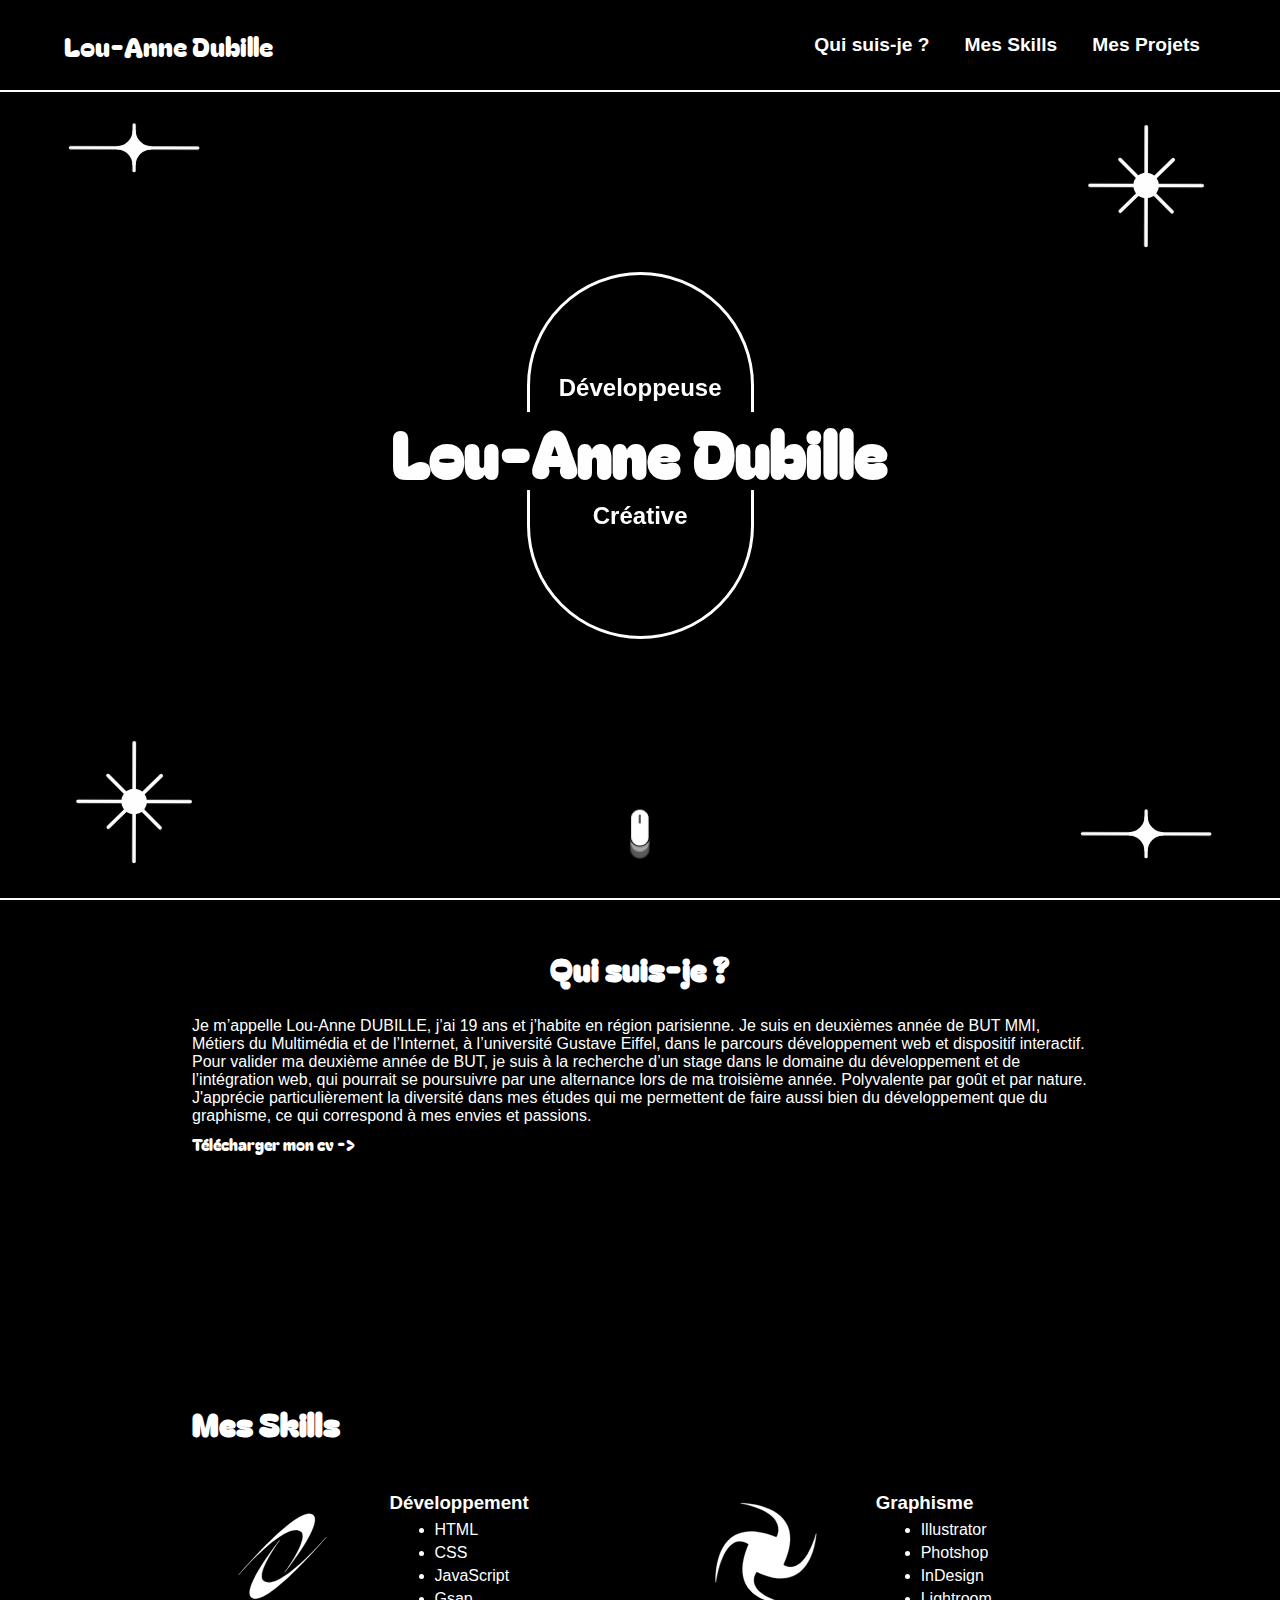
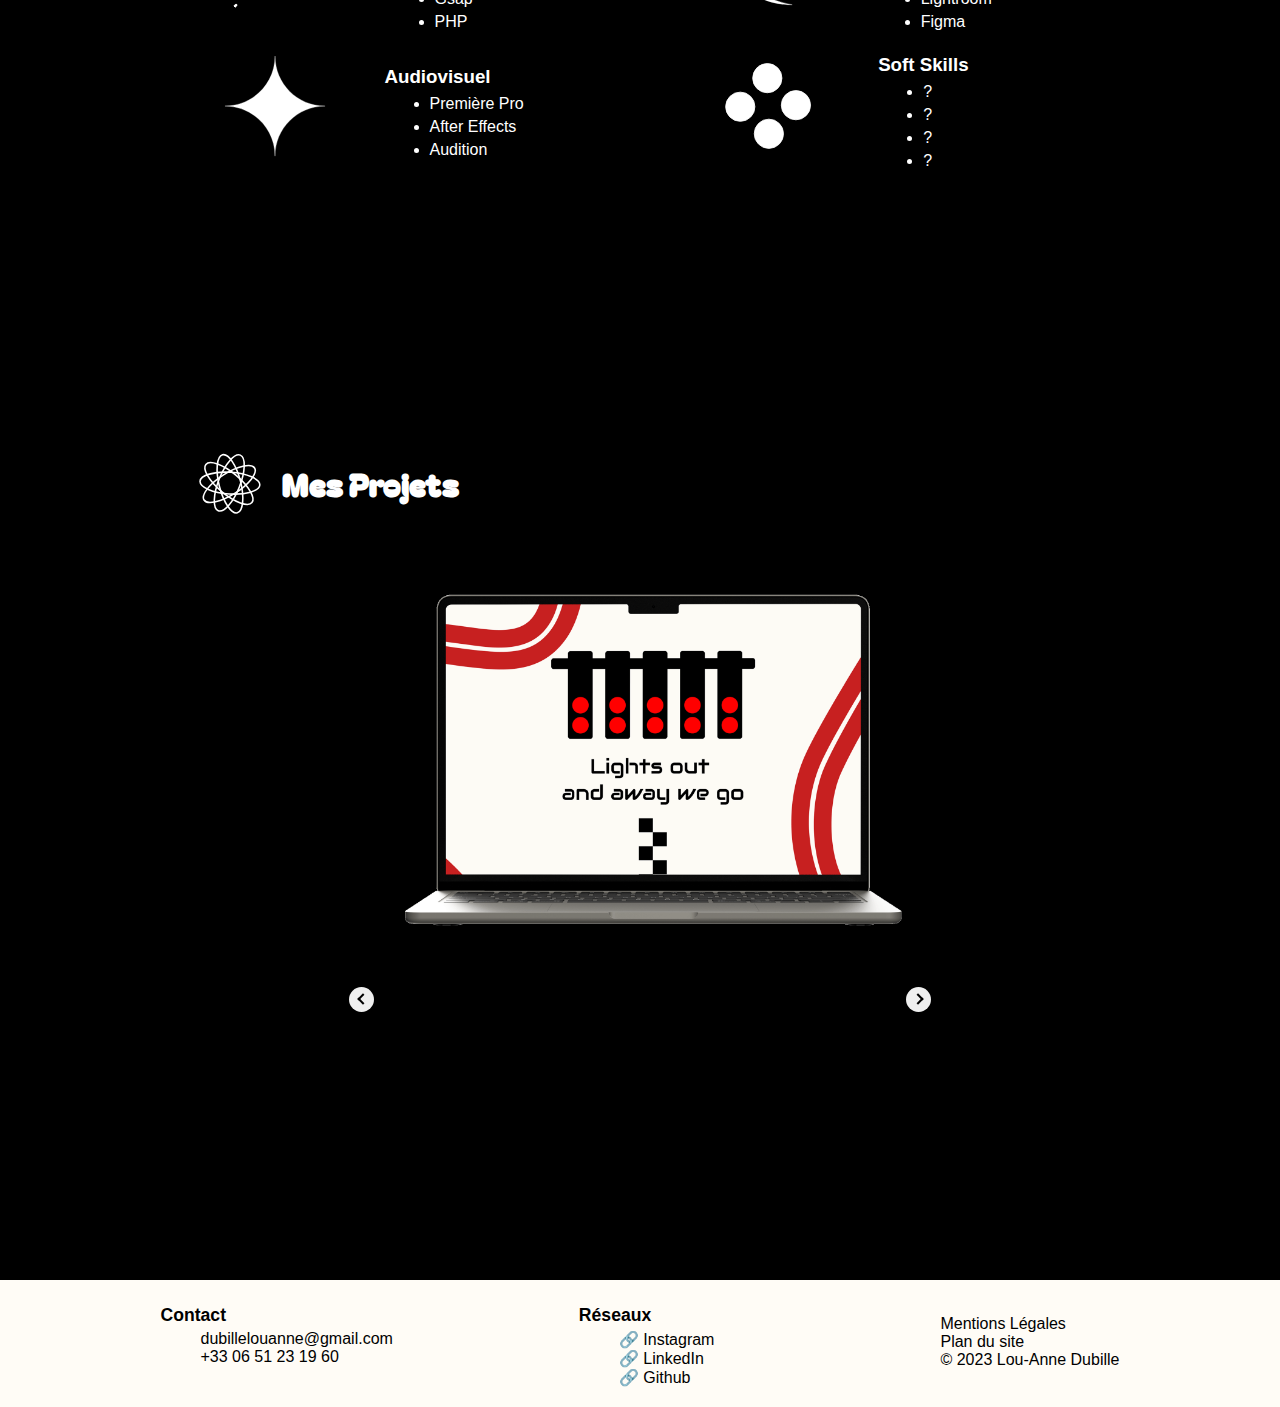
==== index.html @ 93bf9402 "update" ====
<!DOCTYPE html>
<html lang="fr">
    <head>
        <meta charset="UTF-8">
        <meta name="viewport" content="width=device-width, initial-scale=1.0">
        <link rel="preconnect" href="https://fonts.googleapis.com">
        <link rel="preconnect" href="https://fonts.gstatic.com" crossorigin>
        <link href="https://fonts.googleapis.com/css2?family=Bagel+Fat+One&display=swap" rel="stylesheet">
        <link rel="stylesheet" href="style_nav.css">
        <link rel="stylesheet" href="style.css">
        <script src="./lib/d3.js"></script>
        <script src="./lib/gsap.min.js"></script>
        <script src="script_accueil.js"></script>
        <link rel="icon" type="image/x-icon" href="./img/logo.png">
        <title>Portfolio de Lou-Anne Dubille</title>
    </head>

    <body>
        <header>
            
            <nav>
                <a href="index.html" id="logo">Lou-Anne Dubille</a>
                <ul>
                    <li><a href="#me">Qui suis-je ?</a></li>
                    <li><a href="#skills">Mes Skills</a></li>
                    <li><a href="#projets">Mes Projets</a></li>
                </ul>
                <div class="burger-menu">
                    <span></span>
                    <span></span>
                    <span></span>
                </div>
            </nav>
            <div class="header">
                <img class="iconOrdi droite haut" src="./img/icon/icon4.svg" alt="">
                <img class="iconOrdi gauche haut" src="./img/icon/icon2.svg" alt="">
                <div id="forme"></div>
                <div id="presentation">
                    <h2 id="dev">Développeuse</h2>
                    <h1>Lou-Anne Dubille</h1>
                    <h2 id="crea">Créative</h2>
                </div>
                <a href="#me"><img class="scroll" src="./img/scroll.png" alt=""></a>
                <img class="iconOrdi droite bas" src="./img/icon/icon2.svg" alt="">
                <img class="iconOrdi gauche bas" src="./img/icon/icon4.svg" alt="">
            </div>
        </header>
        <main>
            <section class="me elementAnime" id="me">
                <img src="" alt="">
                <h2>Qui suis-je ?</h2>
                <p>Je m’appelle Lou-Anne DUBILLE, j’ai 19 ans et j’habite en région parisienne. Je suis en deuxièmes année de BUT MMI, Métiers du Multimédia et de l’Internet, à l’université Gustave Eiffel, dans le parcours développement web et dispositif interactif. Pour valider ma deuxième année de BUT, je suis à la recherche d’un stage dans le domaine du développement et de l’intégration web, qui pourrait se poursuivre par une alternance lors de ma troisième année. Polyvalente par goût et par nature. J'apprécie particulièrement la diversité dans mes études qui me permettent de faire aussi bien du développement que du graphisme, ce qui correspond à mes envies et passions.</p>
                <a href="CV_Lou-Anne.DUBILLE.pdf" download="CV_Lou-Anne.DUBILLE.pdf">Télécharger mon cv -></a>
            </section>
            <section class="skills elementAnime" id="skills">
                <h2>Mes Skills</h2>
                <div id="skillsFlex">
                    <div class="devSkills">
                        <img src="./img/icon/icon1.svg" alt="">
                        <div>
                            <h3>Développement</h3>
                            <ul>
                                <li>HTML</li>
                                <li>CSS</li>
                                <li>JavaScript</li>
                                <li>Gsap</li>
                                <li>PHP</li>
                            </ul>
                        </div>
                    </div>
                    <div class="graphSkills">
                        <img src="./img/icon/icon12.svg" alt="">
                        <div>
                            <h3>Graphisme</h3>
                            <ul>
                                <li>Illustrator</li>
                                <li>Photshop</li>
                                <li>InDesign</li>
                                <li>Lightroom</li>
                                <li>Figma</li>
                            </ul>
                        </div>
                    </div>
                </div>
                <div id="skillsFlex">
                    <div class="audioSkills">
                        <img src="./img/icon/icon13.svg" alt="">
                        <div>
                            <h3>Audiovisuel</h3>
                            <ul>
                                <li>Première Pro</li>
                                <li>After Effects</li>
                                <li>Audition</li>
                            </ul>
                        </div>
                    </div>
                    <div class="softSkills">
                        <img src="./img/icon/icon11.svg" alt="">
                        <div>
                            <h3>Soft Skills</h3>
                            <ul>
                                <li>?</li>
                                <li>?</li>
                                <li>?</li>
                                <li>?</li>
                            </ul>
                        </div>
                    </div>
                </div>
            </section>
            <!-- Attention quand on change la taille de l'écran pendant que le slider fait son animation, il y a un problème d'affichage. Il faut recharger la page -->
            <section class="projets elementAnime" id="projets">
                <div class="title2">
                    <img src="./img/icon/icon8.svg" alt="">
                    <h2>Mes Projets </h2>
                </div>


                <div class="slider">
                    <ul class="slides">

                    </ul>
                    <button class="prev"><span class="arrow"></span><span class="sr-only">Précédent</span></button>
                    <button class="next"><span class="sr-only">Suivant</span><span class="arrow"></span></button>
                </div>
                  
            </section>
        </main>
        <footer>
            <div class="contact">
                <h2>Contact</h2>
                <ul>
                    <li>dubillelouanne@gmail.com</li>
                    <li>+33 06 51 23 19 60</li>
                </ul>
            </div>
            <div class="reseaux">
                <h2>Réseaux</h2>
                <ul>
                    <li><a href="https://instagram.com/artiste_des_bas_fonds?igshid=OGQ5ZDc2ODk2ZA==" target="_blank">🔗 Instagram</li>
                    <li><a href="https://www.linkedin.com/in/lou-anne-dubille-0b4856251/" target="_blank">🔗 LinkedIn</a></li>
                    <li><a href="https://github.com/Lou-AnneDub" target="_blank">🔗 Github</a></li>
                </ul>
            </div>
            <div class="mention">
                <ul>
                    <li><a href="mention.html">Mentions Légales</a></li>
                    <li><a href="plan.html">Plan du site</a></li>
                    <li>© 2023 Lou-Anne Dubille</li>
                </ul>                
            </div>
        </footer>
        
    </body>
</html>
---- style_nav.css ----
@font-face {
    font-family: 'GothamBook';
    src: url('fonts/GothamBook.woff2') format('woff2'),
        url('fonts/GothamBook.woff') format('woff'),
        url('fonts/GothamBook.otf') format('opentype'),
        url('fonts/GothamBook.ttf') format('opentype');
    font-weight: normal;
    font-style: normal;
}

@font-face {
    font-family: 'GothamBold';
    src: url('fonts/GothamBold.woff2') format('woff2'),
        url('fonts/GothamBold.woff') format('woff'),
        url('fonts/GothamBold.otf') format('opentype'),
        url('fonts/GothamBold.ttf') format('opentype');
    font-weight: 900;
    font-style: normal;
}

*,
*::after,
*::before {
    box-sizing: border-box;
}

body {
    margin: 0;
    background-color: #000000;
    color: #ffffff;
    font-family: GothamBook-apple-system, Arial, sans-serif;
}

    /* Nav */ 
    nav {
        display: flex;
        align-items: center;
        justify-content: flex-end;
        margin-right: 5%;
        scroll-behavior: smooth;
    }
    
    nav ul {
        list-style: none;
        display: none;
        flex-direction: column;
        position: absolute;
        top: 27px;
        width: 60%;
        background-color: #333;
        padding: 10px;
        height: 85 vh;
        z-index: 1;
        margin-right: -5%;
    }
    
    nav ul.show {
        display: flex;
        justify-content: center;
    }
    
    nav li {
        padding: 5px;
        margin-left: 25px;
        margin-bottom: 15%;
    }
    
    nav a {
        color: #ffffff;
        text-decoration: none;
    }
    
    .burger-menu {
        margin-top: 9px;
        font-size: 1.5rem;
        cursor: pointer;
    }
    
    .burger-menu span {
        display: block;
        width: 30px;
        height: 4px;
        background-color: #ffffff;
        margin: 5px 0;
        border-radius: 3px;
    }
    
    #logo {
        display: none;
        font-family: 'Bagel Fat One', sans-serif;
        font-size: 1.4rem;
    }
    
        /* Nav affichage écran + grand que 750px */ 
        @media (min-width: 750px) {
            nav {
                margin-left: 5%;
                justify-content: space-between;
            }
            
            #logo {
                display: block;
                font-size: 1.7rem;
            }
    
            .burger-menu {
                display: none;
            }
    
            nav ul {
                background-color: #000;
                display: flex;
                flex-direction: row;
                position: relative;
                top: 0;
                height: -webkit-fit-content;
                height: -moz-fit-content;
                height: fit-content;
                width: -webkit-fit-content;
                width: -moz-fit-content;
                width: fit-content;
                margin-right: 1px;
    
                font-family: GothamBold-apple-system, sans-serif;
                font-weight: 700;
                font-size: 1.2rem;
            }
            nav li {
                margin-bottom: 0;
            }
        }
    
    /* Footer */
footer {
    background-color: #FFFCF6;
    color: #000000;
    padding-top: 10px;
    padding-bottom: 20px;
    padding-left: 20px;
    padding-right: 20px;
    display: flex;
    flex-direction: column;
}
    
footer a {
    color: #000;
    text-decoration: none;
}
    
footer h2 {
    margin-bottom: 4px;
    font-size: 1.1rem;
}
    
footer ul {
    margin: 0;
    list-style: none;
}

.mention {
    margin-top: 25px;
}   


    /* Footer affichage écran + grand que 650px */ 
    @media (min-width: 650px) {
        footer {
            flex-direction: row;
            justify-content: center;
            gap: 15%;
        }
        
    }
---- style.css ----
html {
    scroll-behavior: smooth;
}

body {
    margin: 0;
    background-color: #000000;
    color: #ffffff;
    font-family: GothamBook-apple-system, Arial, sans-serif;
}

    /* Header */
.header {
    display: flex;
    flex-direction: column;
    height:90vh;
    border-bottom: 2px solid #ffffff;
    justify-content: center;
    align-items: center;
    position: relative;
}

#forme {
    margin: auto;
    border: solid 3px #ffffff;
    border-radius: 190px;
    width: 227px;
    height: 367px;
}

#presentation {
    position: absolute;
    top: 29%;
    left: 50%;
    transform: translateX(-50%);
    display: flex;
    flex-direction: column;
    justify-content: center;
    text-align: center;
}

.header h1 {
    font-family: 'Bagel Fat One', sans-serif;
    font-size: 4rem;
    line-height: 4rem;
    background-color: #000000;
    padding: 7px;
    width: 20rem;
    margin-top: 5px;
    margin-bottom: 5px;
}

.header h2 {
    margin: 0;
    font-family: GothamBold-apple-system, sans-serif;
}

.header #dev {
    margin-bottom: 5px;
}

.header #crea {
    margin-top: 7px;
}

.scroll {
    width: 20px;
    margin-bottom: 25px;
    -webkit-animation: scrollcall 2s;
            animation: scrollcall 2s 
}

.iconOrdi {
    display: none;
}

     /* Header affichage écran + grand que 650px */ 
     @media (min-width: 650px) {
        .header {
            border-top: 2px solid #ffffff;
        }

        #presentation {
            top: 30%;
        }

        .header h1 {
            width: 100%;
        }

        .iconOrdi {
            display: block;
            position: absolute;
            width: 140px;
        }

        .gauche {
            left: 5%;
        }

        .droite {
            right: 5%;
        }

        .haut {
            top: 20px;
        }

        .bas {
            bottom: 30px; 
        }
    }

    @media (min-width: 993px){
        #presentation {
            top: 35%;
        }
    }

    @media (min-width: 1600px){
        #presentation {
           top: 38%;
        }
    }

    /* Main */
main {
    margin: auto;
    width: 80vw;
}

main p {
    margin: 0;
    margin-bottom: 7px;
}

main a {
    font-family: 'Bagel Fat One', sans-serif !important;
    color: #ffffff;
    text-decoration: none;
    margin-top: 20px;
    
}

main h2 {
    font-family: 'Bagel Fat One', sans-serif;
    text-align: center;
}

main h3 {
    margin-bottom: 7px;
}

main ul {
    margin: 5px;
}

main li {
    margin-bottom: 5px;
}


@media (min-width: 750px) {
    main {
        width: 70vw;
    }

    main h2 {
        font-size: 2rem;
    }
    section {
        height: 50vh;
    }

}


    /* Skills */
.skills {
    margin: auto;
    margin-top: 50px;
    margin-bottom: 60px;

}

#skillsFlex {
    display: flex;
    flex-direction: column;
}

.devSkills, .graphSkills, .audioSkills, .softSkills {
    display: flex;
    align-items: center;
    justify-content: space-around;
    gap: 5px;
}

.devSkills img {
    order: 2;
    width: 70%;
    max-width: 210px;
    min-width: 140px;
    height: 70%;
    transform: rotate(-45deg);
}

.graphSkills img {
    width: 50%;
    max-width: 210px;
    min-width: 130px;
}

.audioSkills img {
    order: 2;
    width: 40%;
    max-width: 210px;
    min-width: 120px;
}

.softSkills img {
    width: 40%;
    max-width: 210px;
    min-width: 120px;
}

    /* Skills affichage écran + grand que 750px */ 
    @media (min-width: 750px) {
        .skills {
            height: 65vh;
        }
        .skills h2 {
            text-align: start;
        }
        
        #skillsFlex {
            display: flex;
            flex-direction: row;
            gap: 15%;
        }

        .devSkills img {
            order: 0;
            width: 26%;
        }
        
        .graphSkills img {
            width: 20%;
        }
        
        .audioSkills img {
            order: 0;
            width: 20%;
        }
        
        .softSkills img {
            width: 20%;
        }

    }


    /* Projets */ 
.projets {
    margin-bottom: 25px;
    height: 60vh;
}

.title2 {
    display: flex;
}

.title2 img {
    width: 75px;

}

.title2 h2 {
    padding: 10px;
    margin: 5px;
}

/* Slider Projets */

.slider {
    width: 95%;
    overflow: hidden;
    position: relative;
    margin: auto;
}
  
.slides {
    list-style-type: none;
    margin: 0;
    padding: 0;
    width: 500vw;
    transition: transform 0.5s ease-in-out;
}
  
.slide {
    display: inline-block;
    width: 20%;
    margin-right: 0;
}

.slide img {
    width: 80%;
}

/* Navigation slider */
.prev,
.next {
    display: inline-block;
    width: 25px;
    height: 25px;
    border-radius: 50%;
    border: solid 1px black;
    display: flex;
    justify-content: center;
    align-items: center;
    border: none;
    cursor: pointer;
}
  
.prev {
    float: left;
  }
  
.next {
    float: right;
}

.arrow {
    width: 8px;
    height: 8px;
    border-top: 2px solid black;
    border-left: 2px solid black;
    transform: rotate(-45deg);
    position: relative;
    left: 2px;
  }
  
  .next .arrow {
    left: -1px;
    transform: rotate(135deg);
  } 


.next .sr-only, .prev .sr-only, .scroll-down .sr-only  {
        position: absolute;
        left: -10000px;
        width: 1px;
        height: 1px;
        top: auto;
        overflow: hidden;
}


    /* Slider affichage écran + grand que 750px */ 
    @media (min-width: 580px) {
        .projets {
            height: 90vh;
        }

        .slider {
            width: 65%;
        }

        .slide {
            width: 13%;
        }

        .slide img {
            width: 73%;
        }
    }
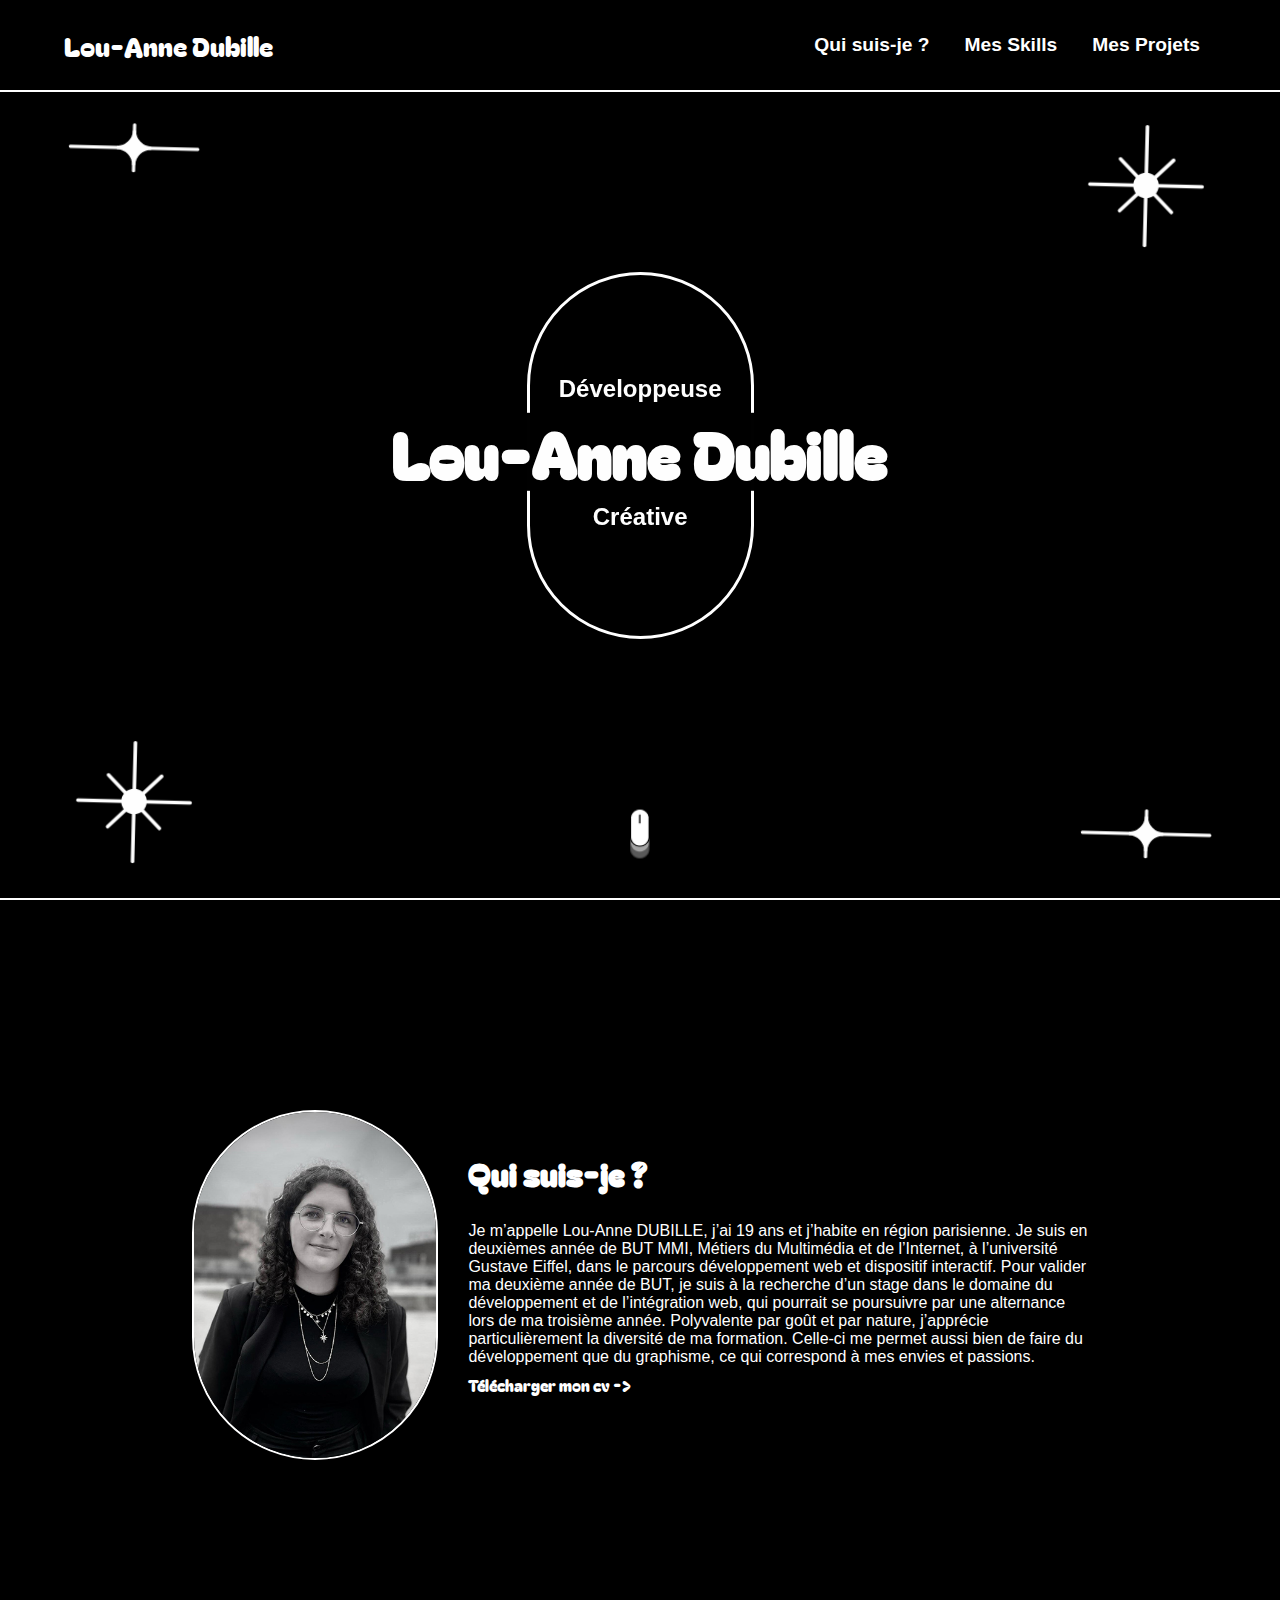
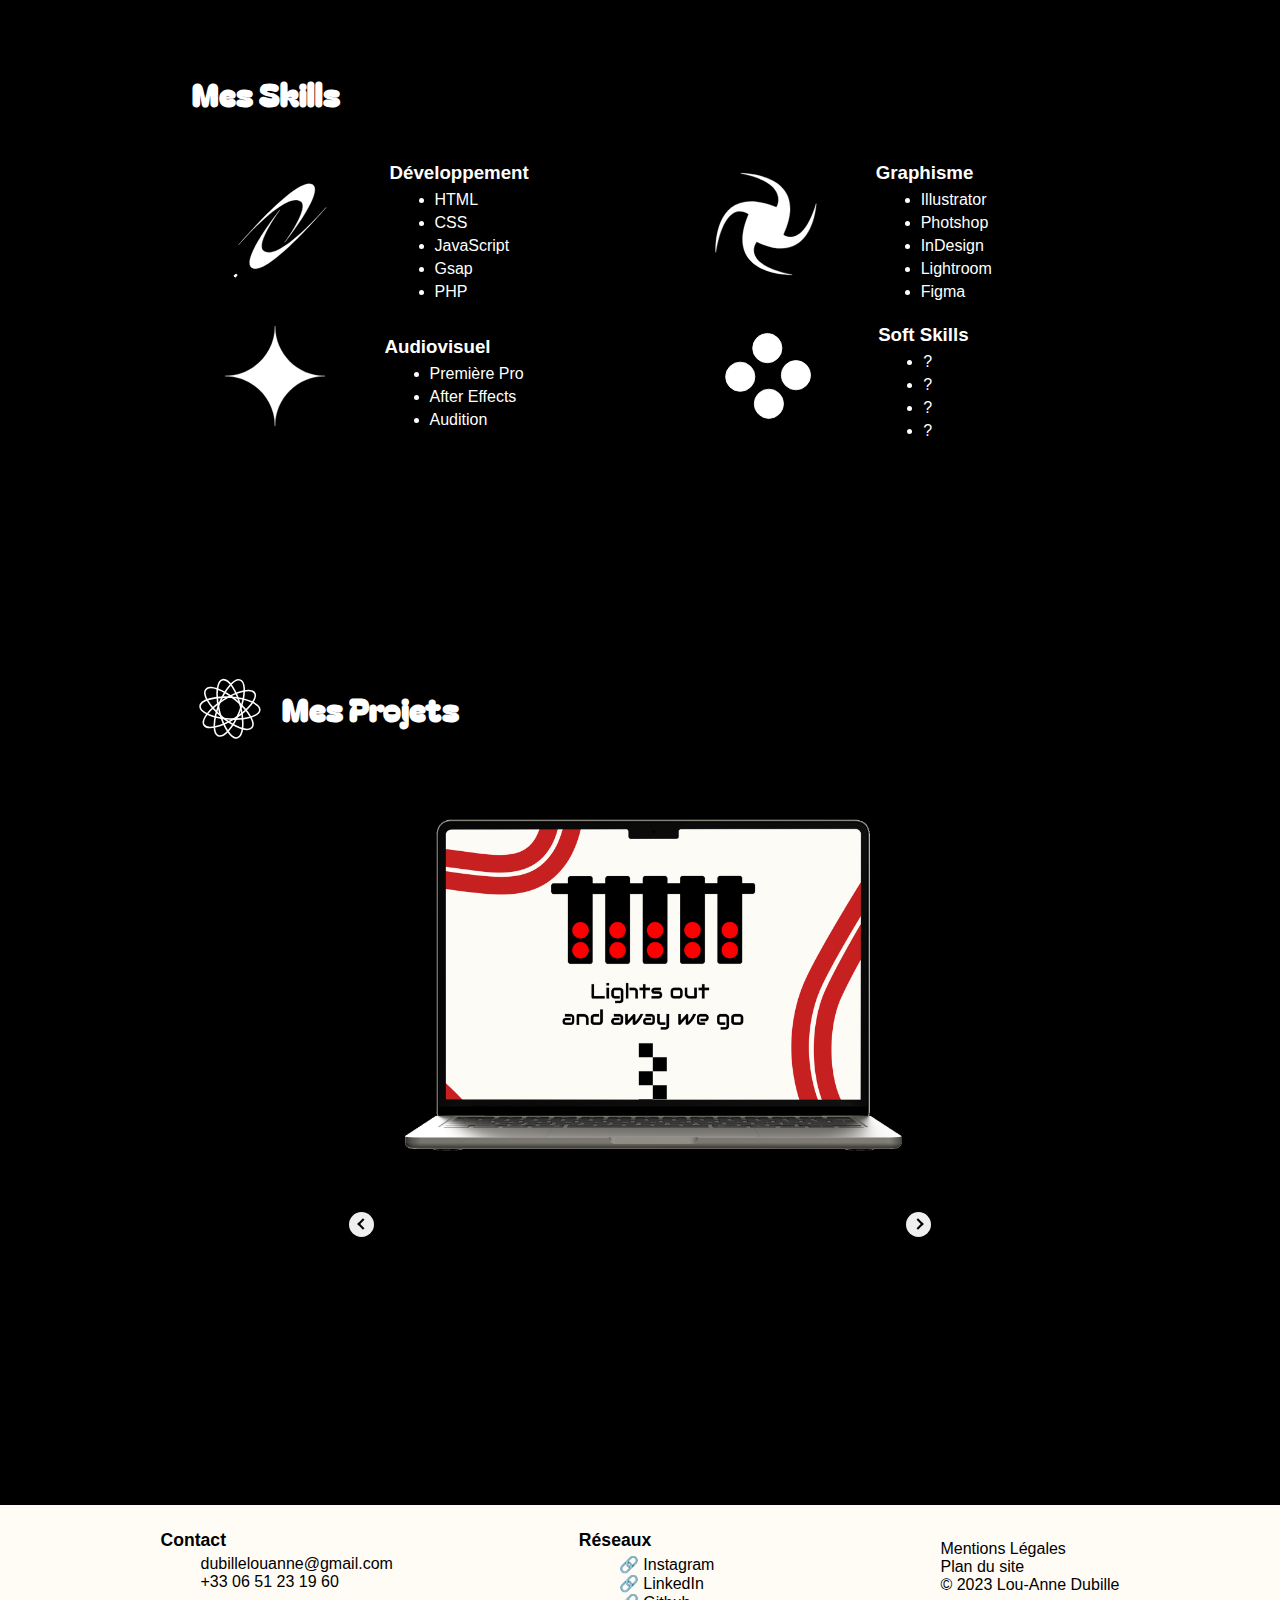
==== commit e3a710c8: "Finitions" ====
--- a/index.html
+++ b/index.html
@@ -47,10 +47,12 @@
         </header>
         <main>
             <section class="me elementAnime" id="me">
-                <img src="" alt="">
-                <h2>Qui suis-je ?</h2>
-                <p>Je m’appelle Lou-Anne DUBILLE, j’ai 19 ans et j’habite en région parisienne. Je suis en deuxièmes année de BUT MMI, Métiers du Multimédia et de l’Internet, à l’université Gustave Eiffel, dans le parcours développement web et dispositif interactif. Pour valider ma deuxième année de BUT, je suis à la recherche d’un stage dans le domaine du développement et de l’intégration web, qui pourrait se poursuivre par une alternance lors de ma troisième année. Polyvalente par goût et par nature. J'apprécie particulièrement la diversité dans mes études qui me permettent de faire aussi bien du développement que du graphisme, ce qui correspond à mes envies et passions.</p>
-                <a href="CV_Lou-Anne.DUBILLE.pdf" download="CV_Lou-Anne.DUBILLE.pdf">Télécharger mon cv -></a>
+                <img src="img/me.jpg" alt="">
+                <div>
+                    <h2>Qui suis-je ?</h2>
+                    <p>Je m’appelle Lou-Anne DUBILLE, j’ai 19 ans et j’habite en région parisienne. Je suis en deuxièmes année de BUT MMI, Métiers du Multimédia et de l’Internet, à l’université Gustave Eiffel, dans le parcours développement web et dispositif interactif. Pour valider ma deuxième année de BUT, je suis à la recherche d’un stage dans le domaine du développement et de l’intégration web, qui pourrait se poursuivre par une alternance lors de ma troisième année. Polyvalente par goût et par nature, j’apprécie particulièrement la diversité de ma formation. Celle-ci me permet aussi bien de faire du développement que du graphisme, ce qui correspond à mes envies et passions.</p>
+                    <a href="CV_Lou-Anne.DUBILLE.pdf" download="CV_Lou-Anne.DUBILLE.pdf">Télécharger mon cv -></a>
+                </div>
             </section>
             <section class="skills elementAnime" id="skills">
                 <h2>Mes Skills</h2>
--- a/style.css
+++ b/style.css
@@ -174,13 +174,38 @@
 
 }
 
+.me {
+    display: flex;
+    flex-direction: column;
+    align-items: center;
+    margin-bottom: 50px;
+}
+
+.me img {
+    width: 250px;
+    height: 350px;
+    border-radius: 190px;
+    border: solid 2px #ffffff;
+    margin-top: 50px; 
+}
+
+@media (min-width: 750px) {
+    .me {
+        flex-direction: row;
+        gap: 30px;
+        height: 80vh;
+    }
+
+    .me h2 {
+        text-align: start;
+    }
+}
 
     /* Skills */
 .skills {
     margin: auto;
     margin-top: 50px;
     margin-bottom: 60px;
-
 }
 
 #skillsFlex {
@@ -226,7 +251,7 @@
     /* Skills affichage écran + grand que 750px */ 
     @media (min-width: 750px) {
         .skills {
-            height: 65vh;
+            height: 60vh;
         }
         .skills h2 {
             text-align: start;
@@ -373,3 +398,5 @@
             width: 73%;
         }
     }
+
+}
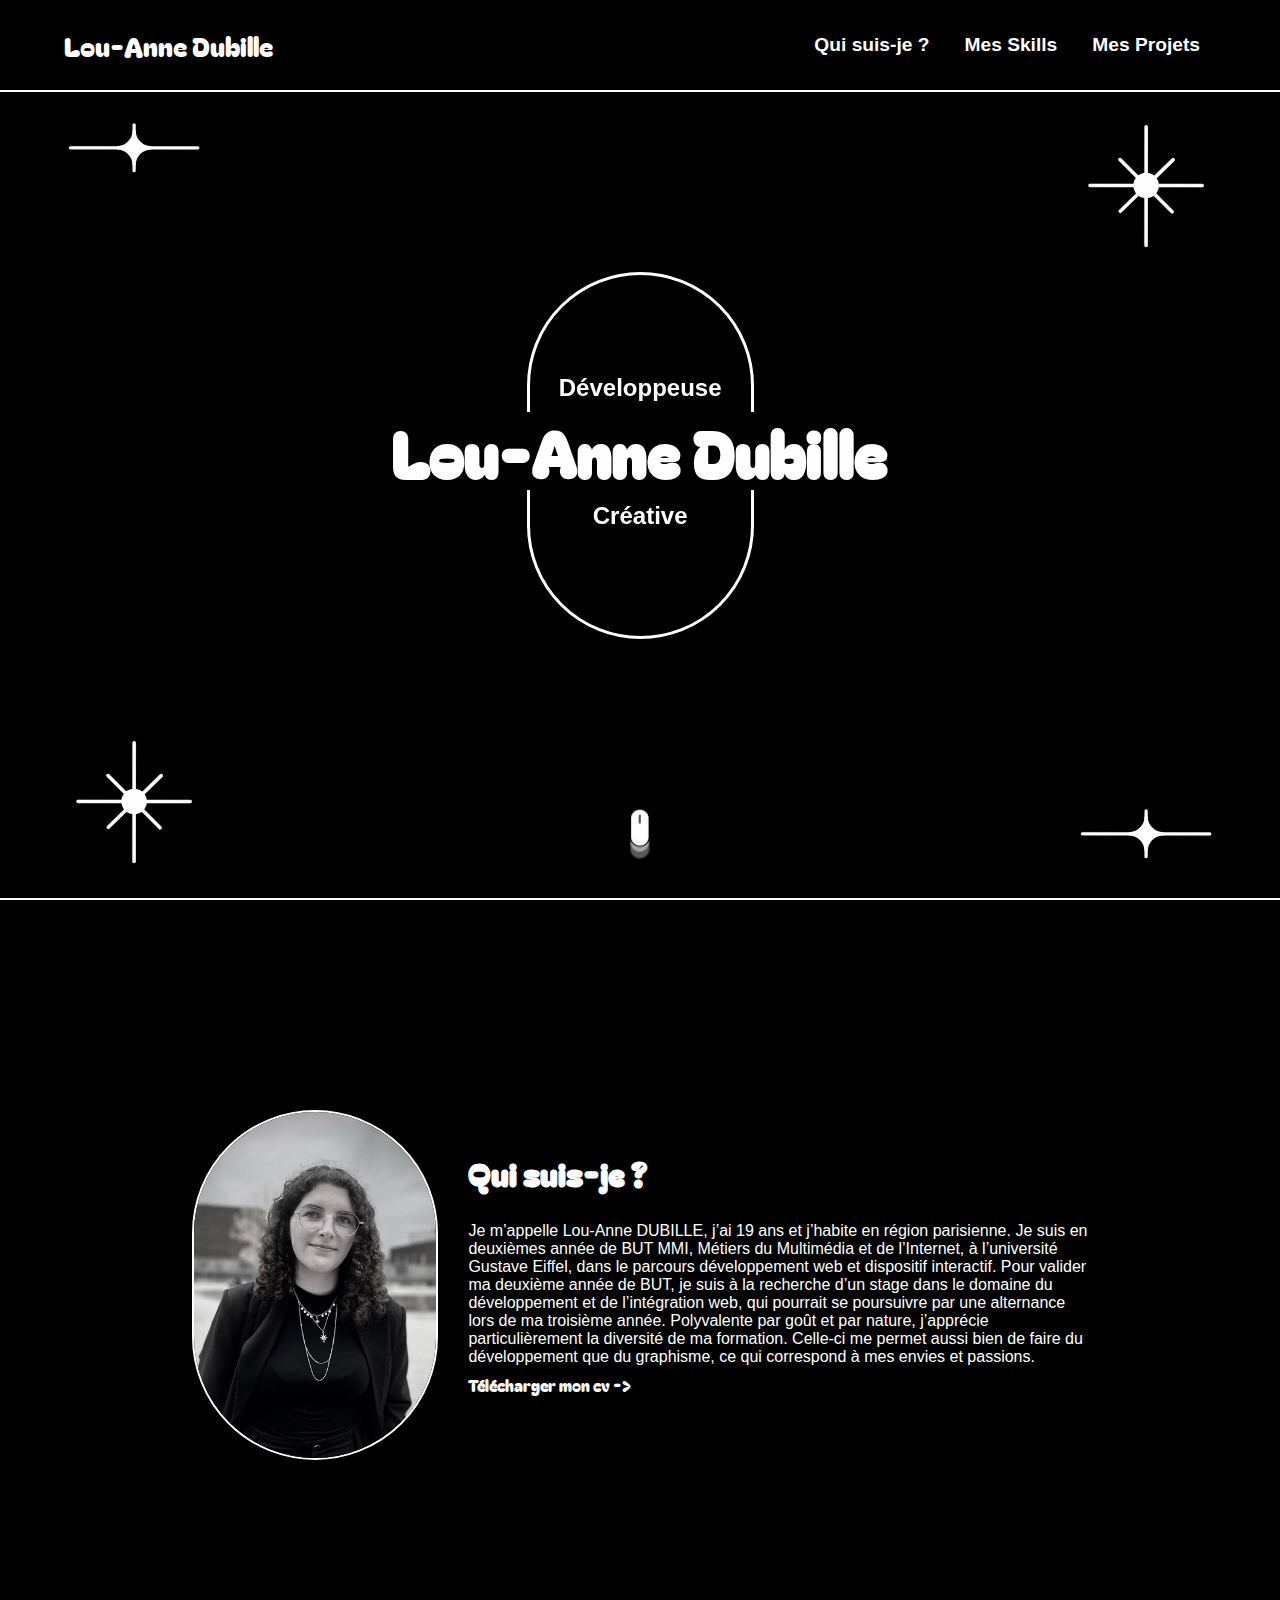
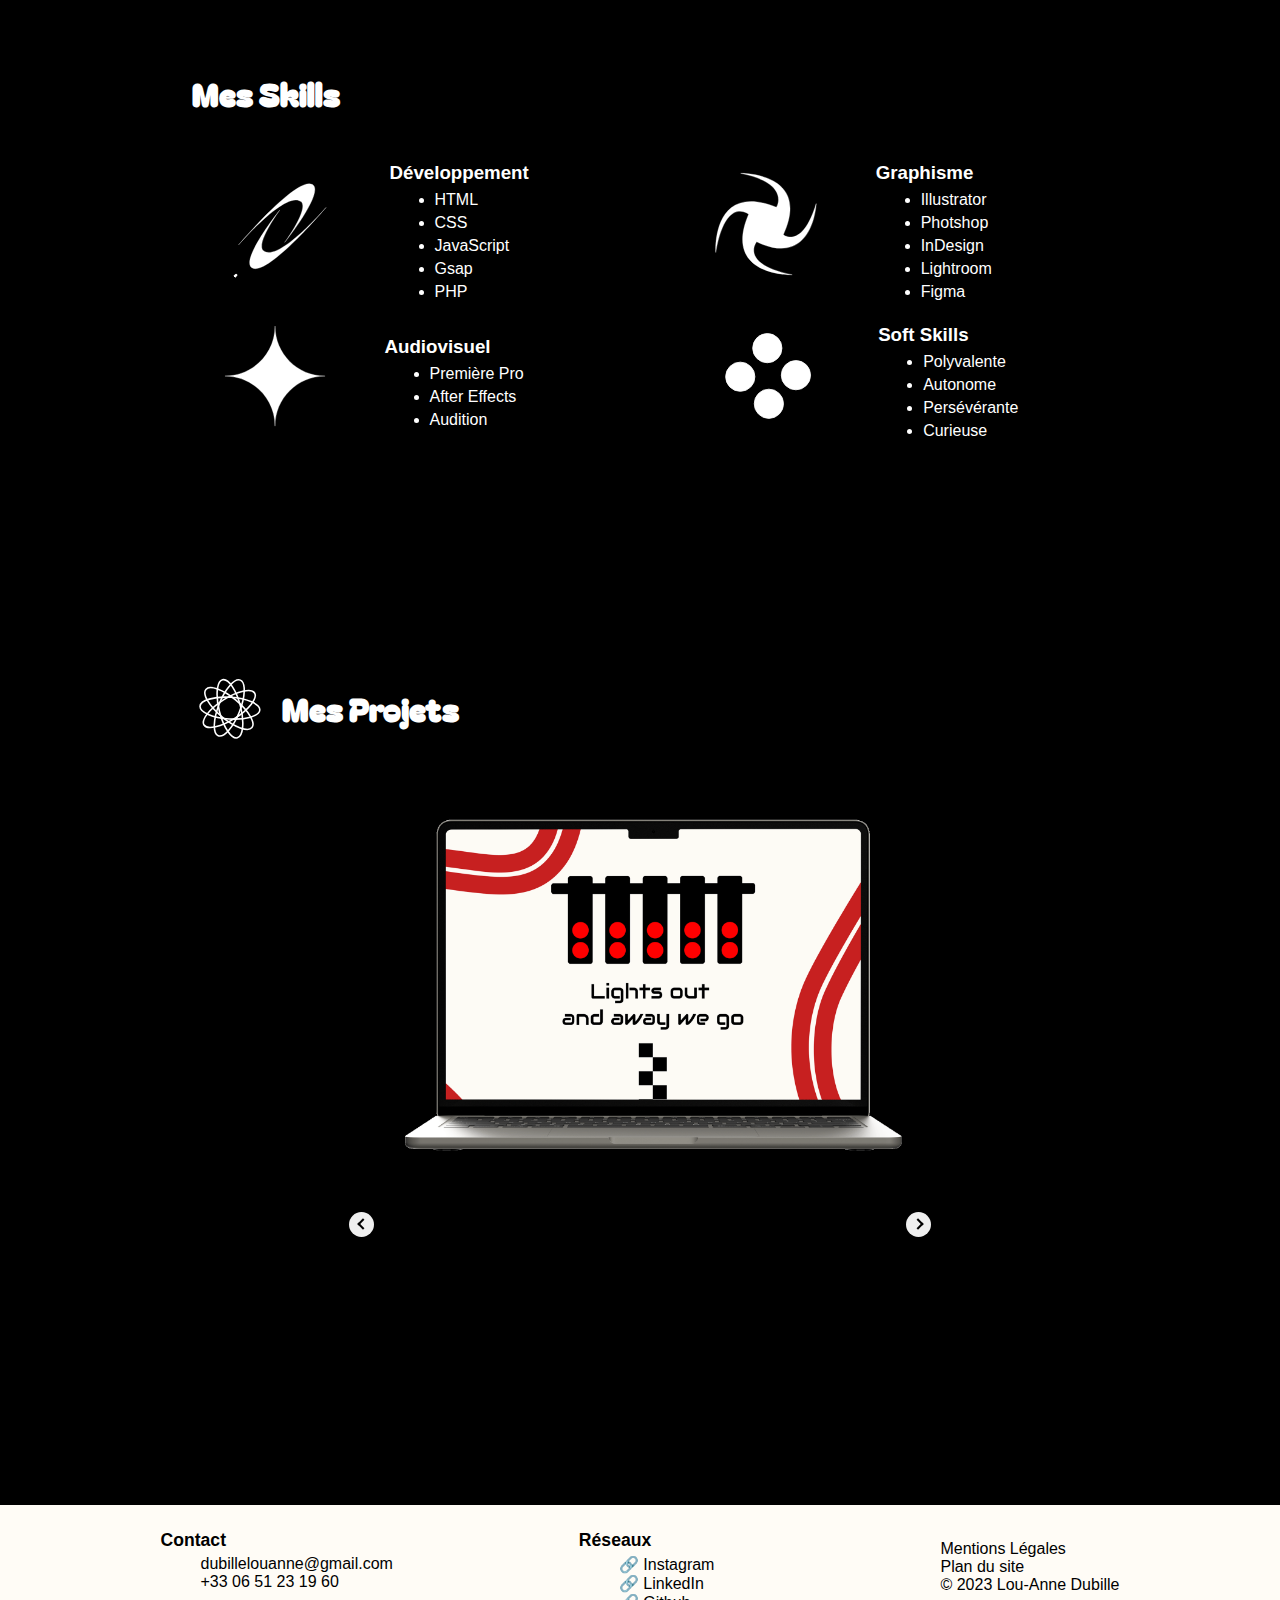
==== commit 01f1aeb0: "Finitions" ====
--- a/index.html
+++ b/index.html
@@ -101,10 +101,10 @@
                         <div>
                             <h3>Soft Skills</h3>
                             <ul>
-                                <li>?</li>
-                                <li>?</li>
-                                <li>?</li>
-                                <li>?</li>
+                                <li>Polyvalente</li>
+                                <li>Autonome</li>
+                                <li>Persévérante</li>
+                                <li>Curieuse</li>
                             </ul>
                         </div>
                     </div>
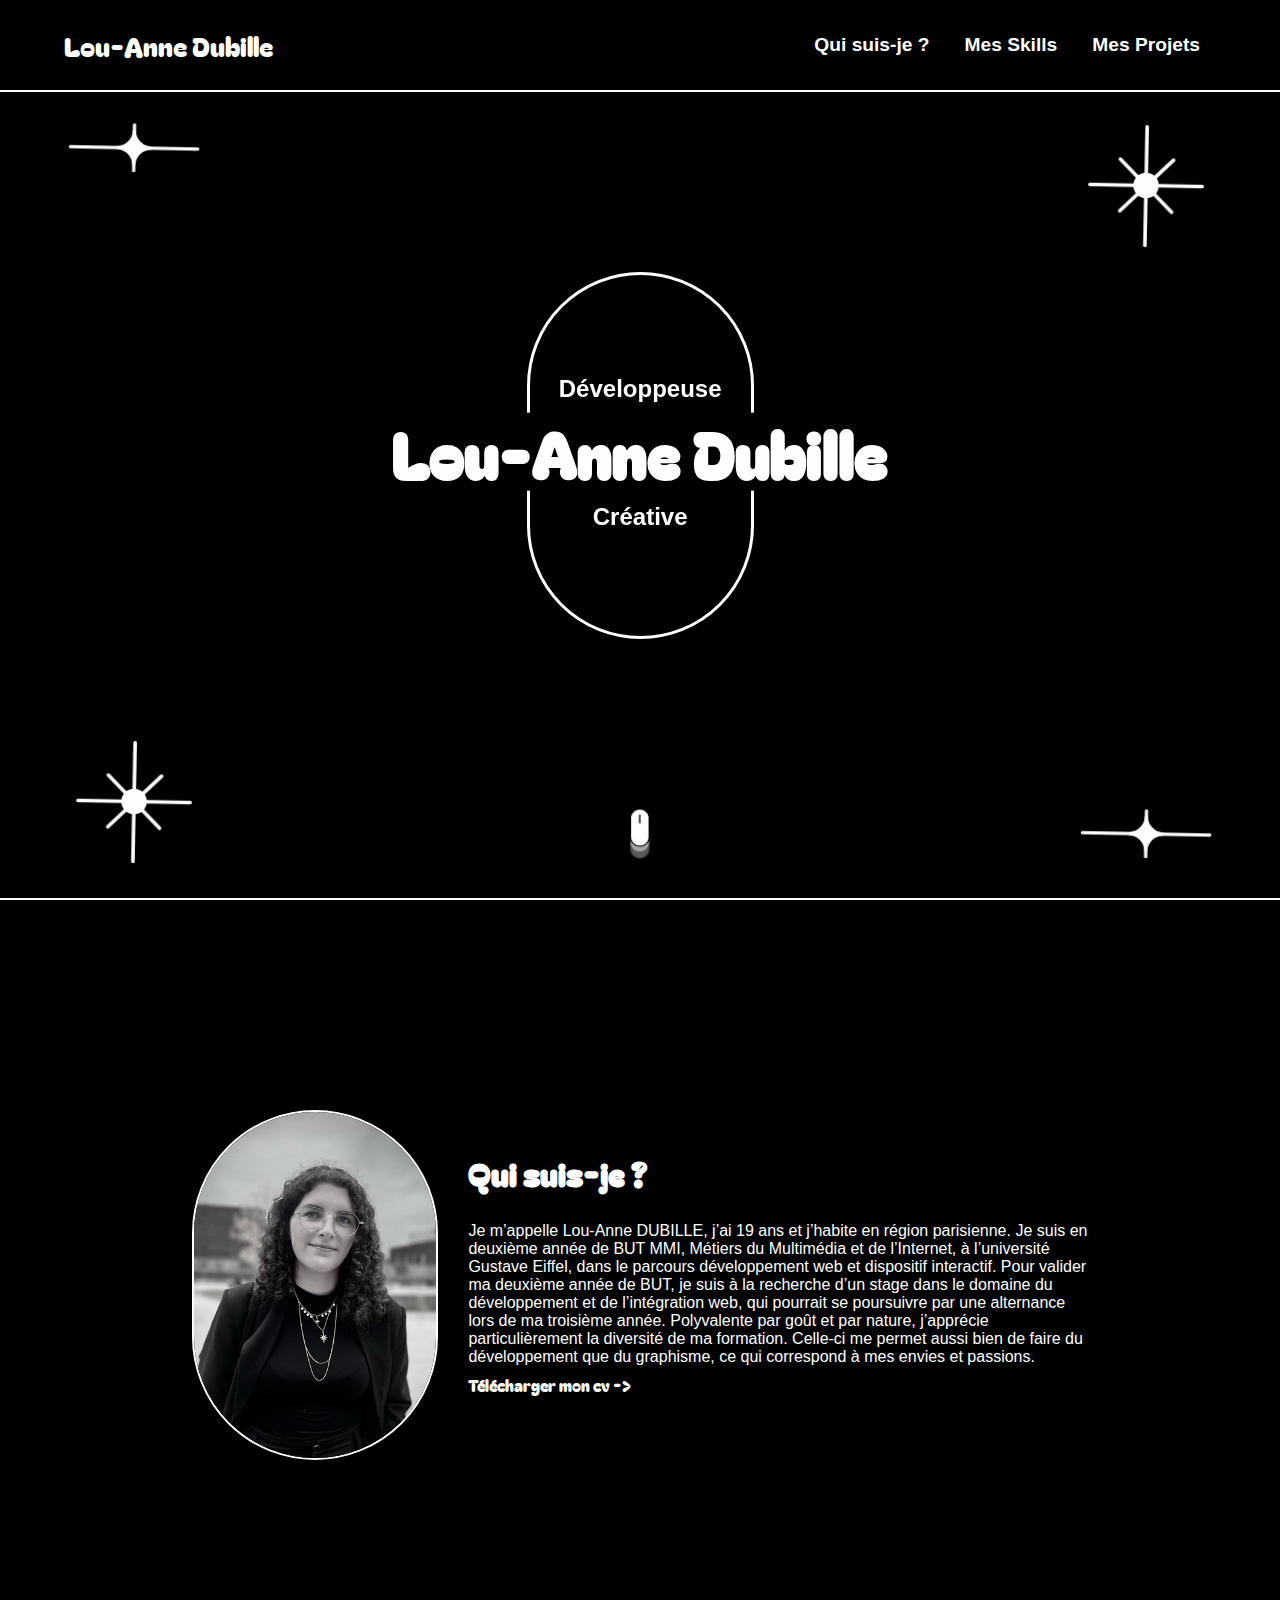
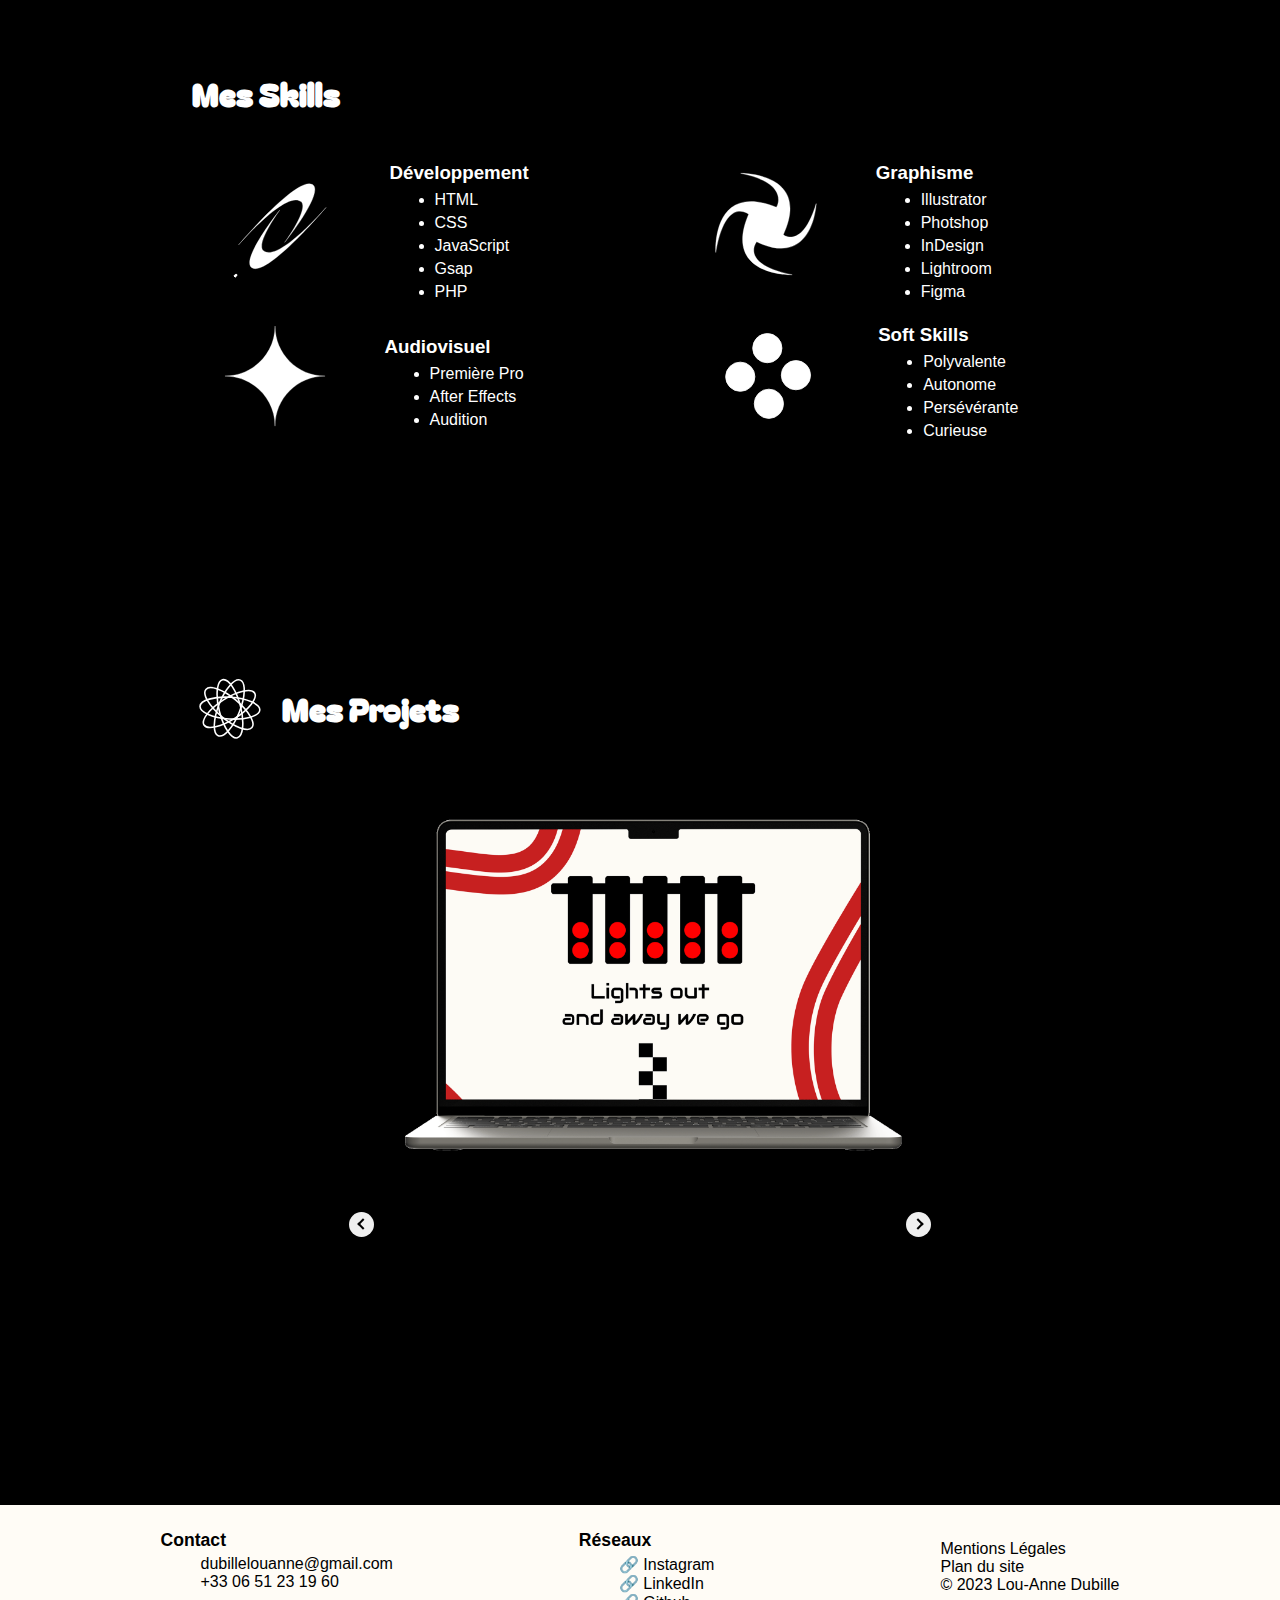
==== commit f052e1cc: "Finitions" ====
--- a/index.html
+++ b/index.html
@@ -50,7 +50,7 @@
                 <img src="img/me.jpg" alt="">
                 <div>
                     <h2>Qui suis-je ?</h2>
-                    <p>Je m’appelle Lou-Anne DUBILLE, j’ai 19 ans et j’habite en région parisienne. Je suis en deuxièmes année de BUT MMI, Métiers du Multimédia et de l’Internet, à l’université Gustave Eiffel, dans le parcours développement web et dispositif interactif. Pour valider ma deuxième année de BUT, je suis à la recherche d’un stage dans le domaine du développement et de l’intégration web, qui pourrait se poursuivre par une alternance lors de ma troisième année. Polyvalente par goût et par nature, j’apprécie particulièrement la diversité de ma formation. Celle-ci me permet aussi bien de faire du développement que du graphisme, ce qui correspond à mes envies et passions.</p>
+                    <p>Je m’appelle Lou-Anne DUBILLE, j’ai 19 ans et j’habite en région parisienne. Je suis en deuxième année de BUT MMI, Métiers du Multimédia et de l’Internet, à l’université Gustave Eiffel, dans le parcours développement web et dispositif interactif. Pour valider ma deuxième année de BUT, je suis à la recherche d’un stage dans le domaine du développement et de l’intégration web, qui pourrait se poursuivre par une alternance lors de ma troisième année. Polyvalente par goût et par nature, j’apprécie particulièrement la diversité de ma formation. Celle-ci me permet aussi bien de faire du développement que du graphisme, ce qui correspond à mes envies et passions.</p>
                     <a href="CV_Lou-Anne.DUBILLE.pdf" download="CV_Lou-Anne.DUBILLE.pdf">Télécharger mon cv -></a>
                 </div>
             </section>
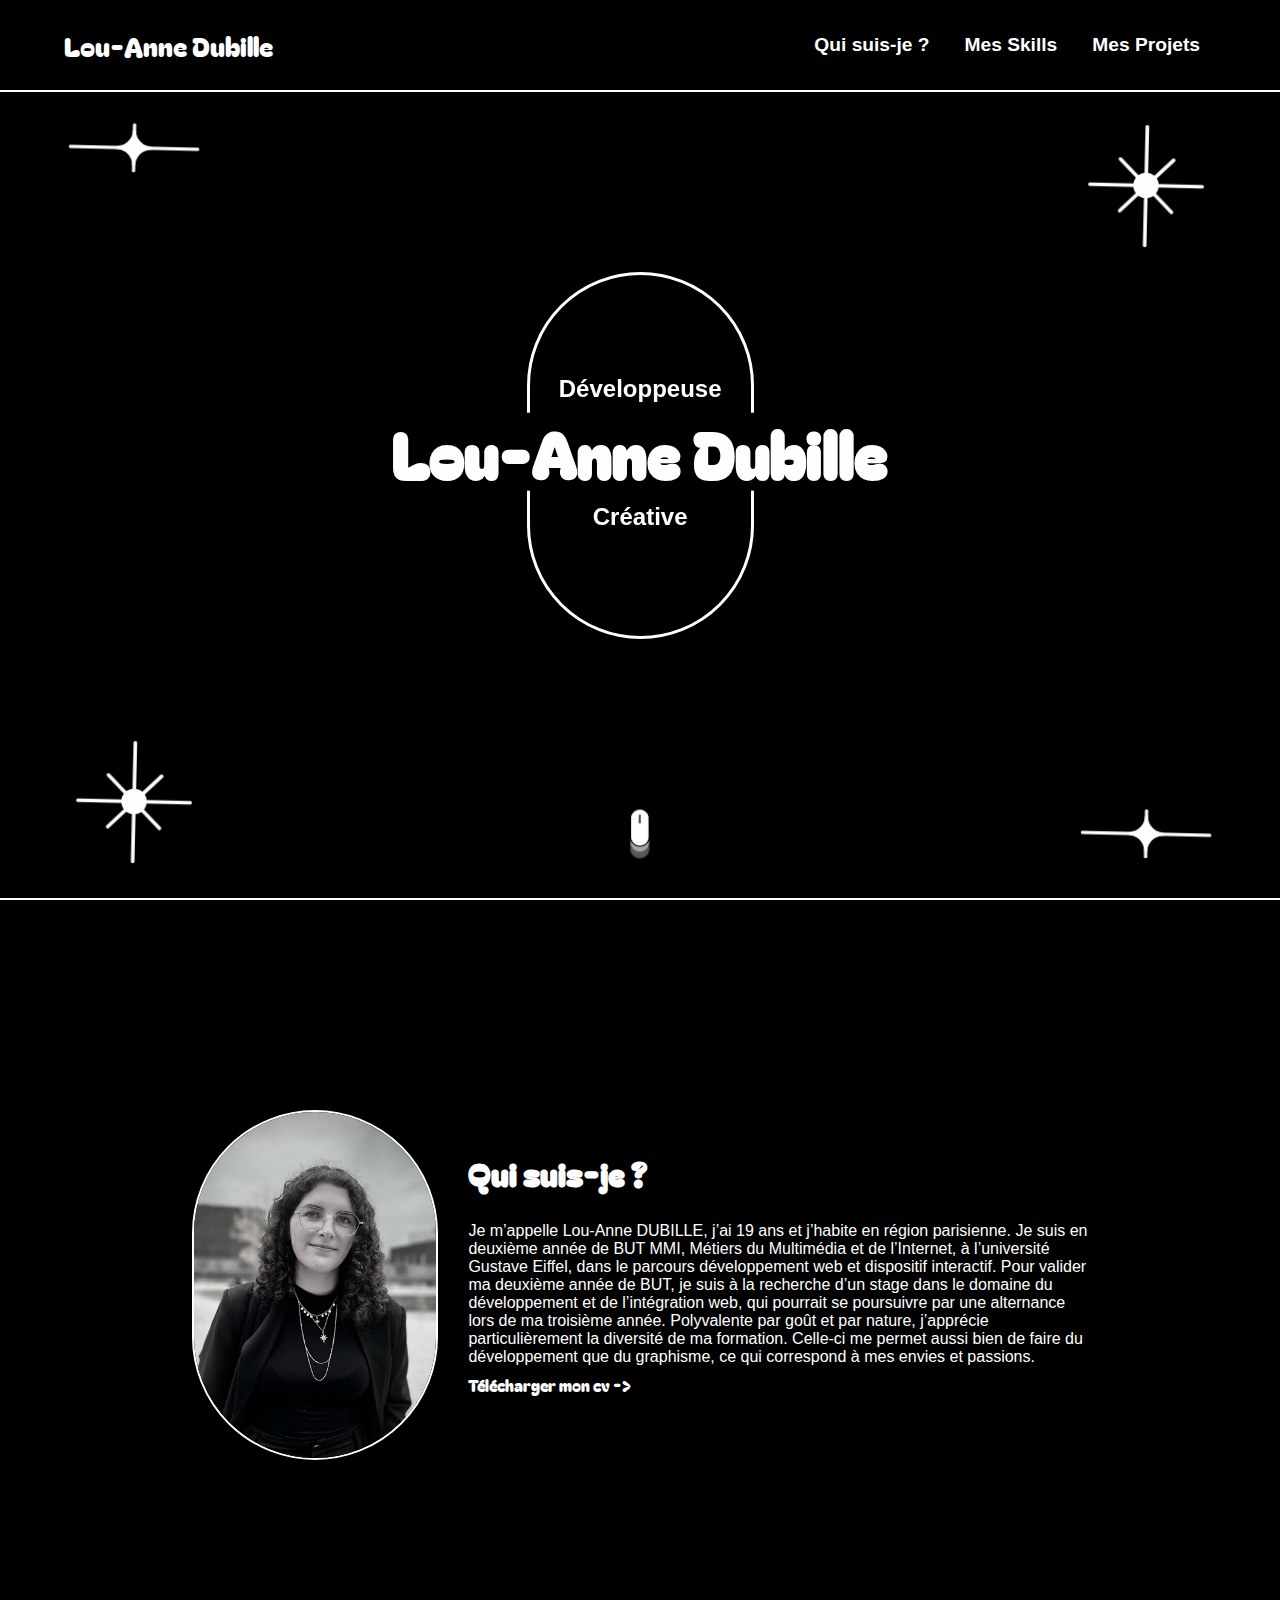
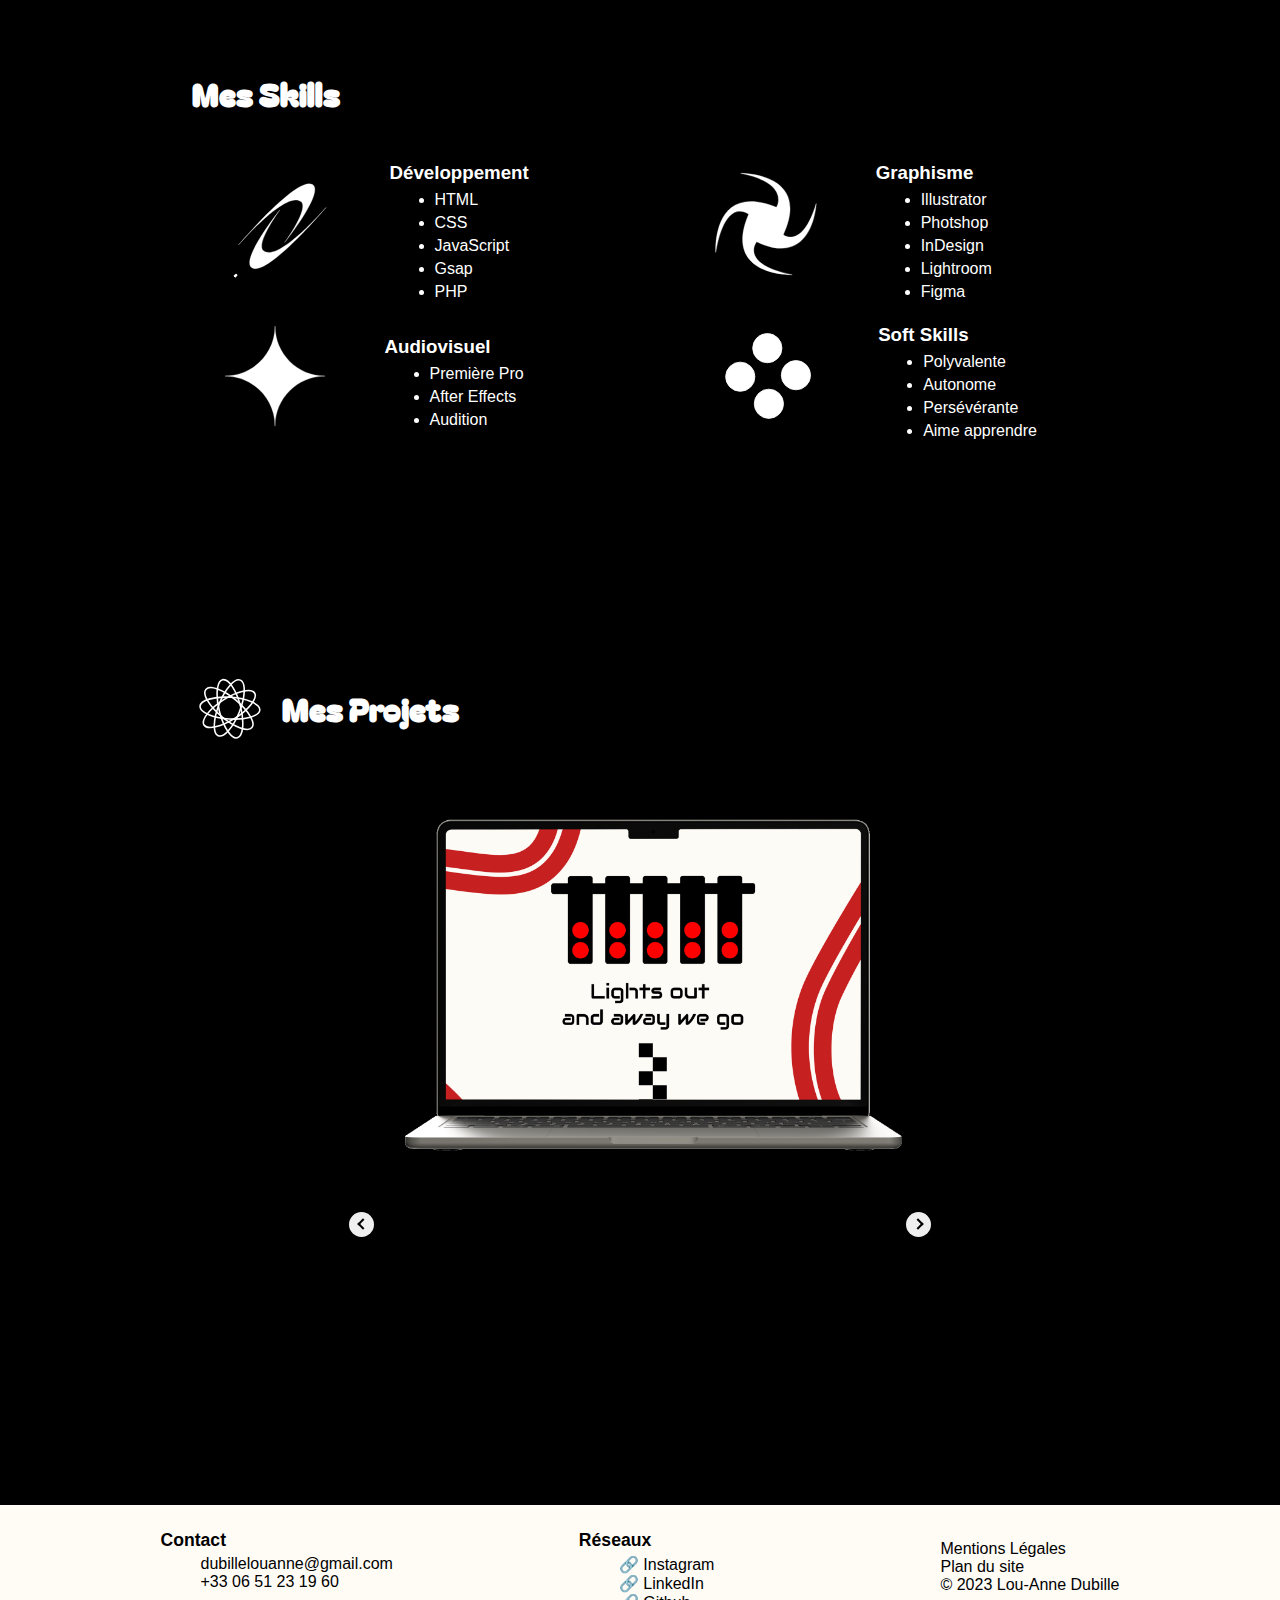
==== commit abcd7df3: "finitions" ====
--- a/index.html
+++ b/index.html
@@ -104,7 +104,7 @@
                                 <li>Polyvalente</li>
                                 <li>Autonome</li>
                                 <li>Persévérante</li>
-                                <li>Curieuse</li>
+                                <li>Aime apprendre</li>
                             </ul>
                         </div>
                     </div>
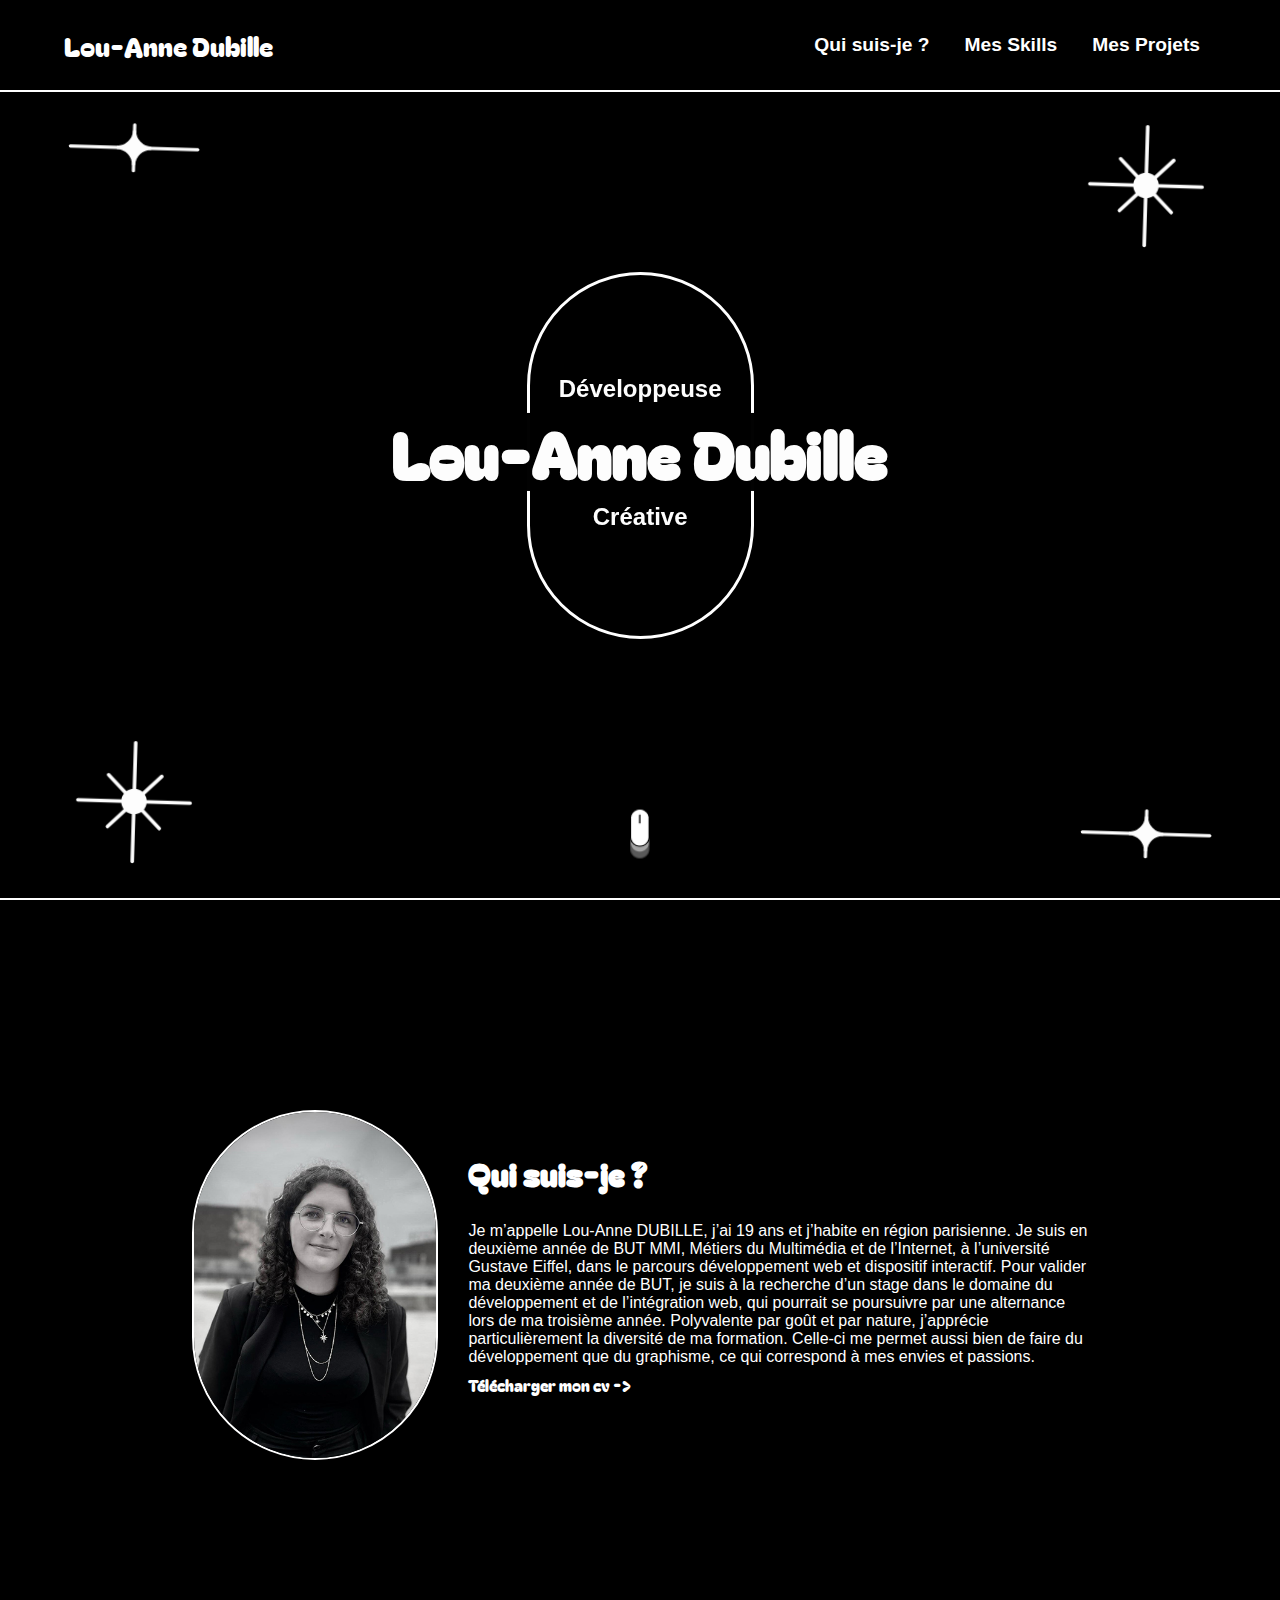
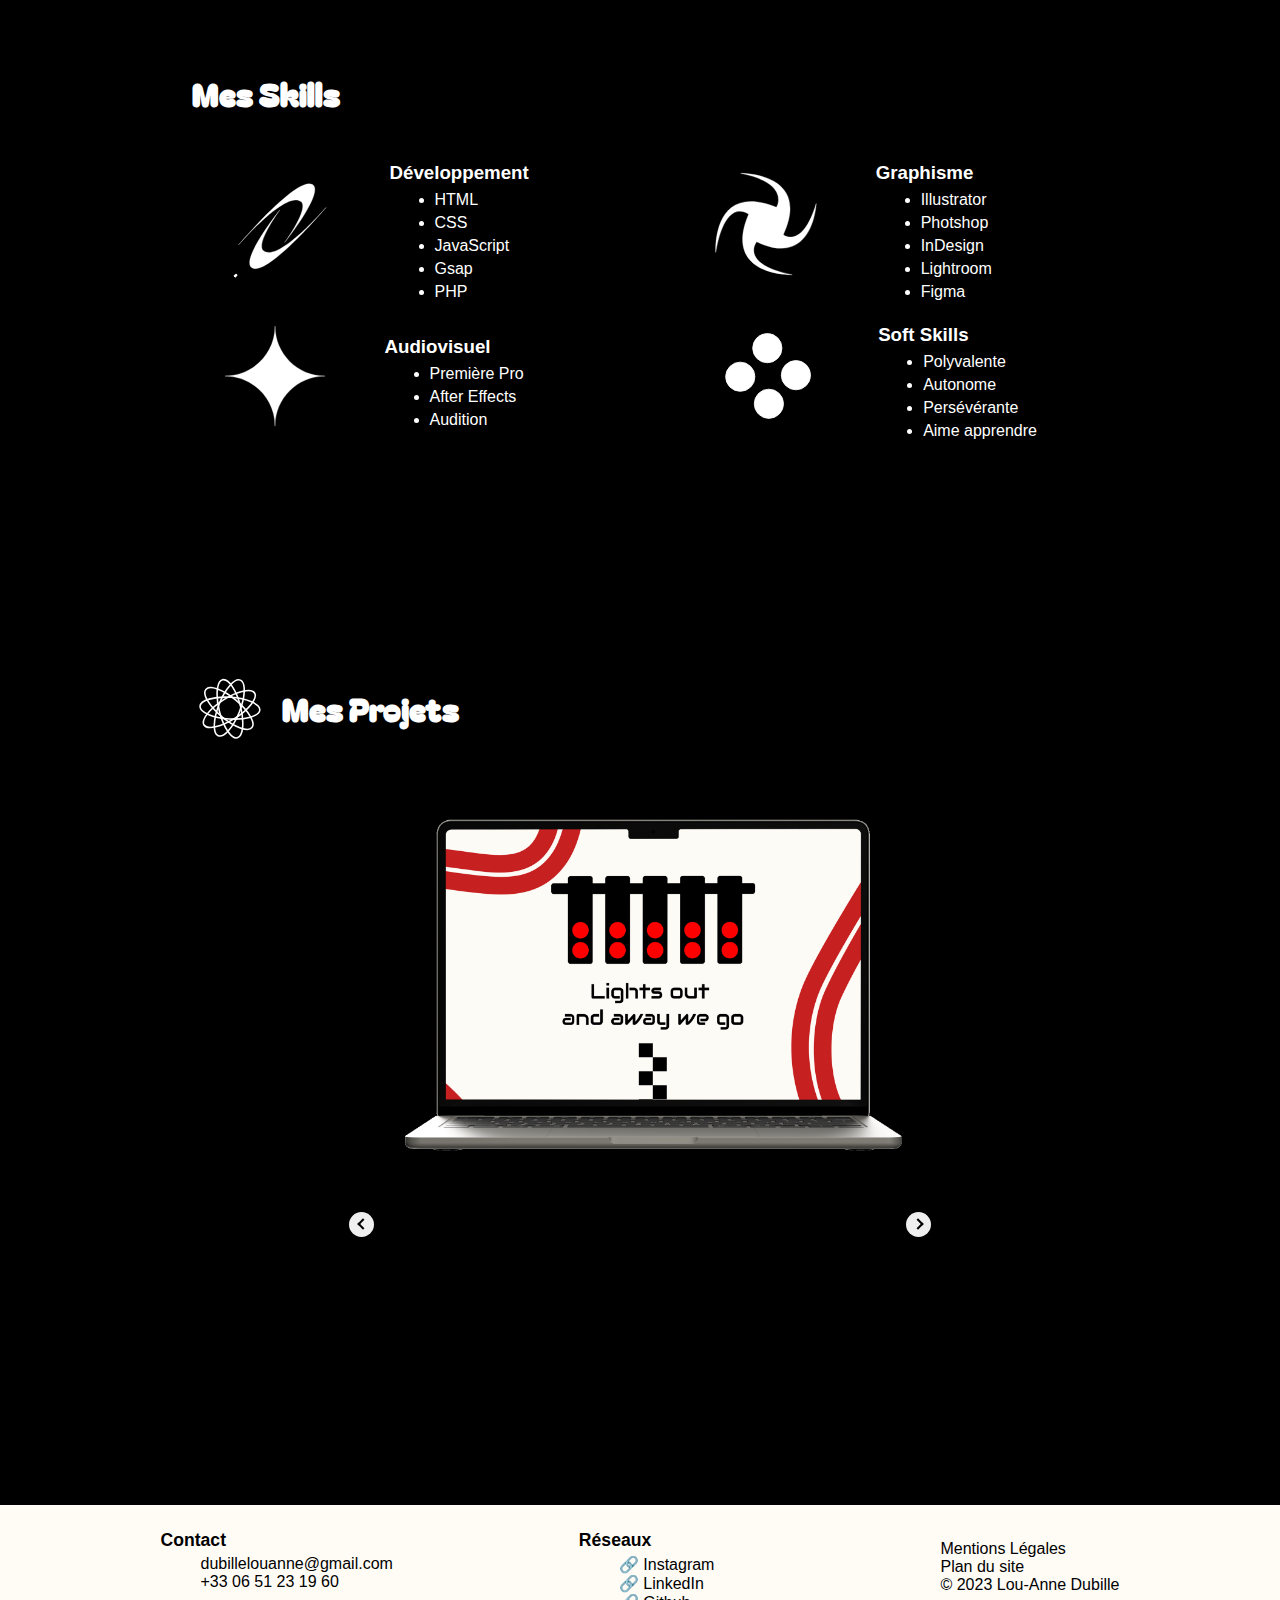
==== commit 0633b351: "cv update" ====
--- a/index.html
+++ b/index.html
@@ -154,4 +154,6 @@
         </footer>
         
     </body>
-</html>+</html>
+
+
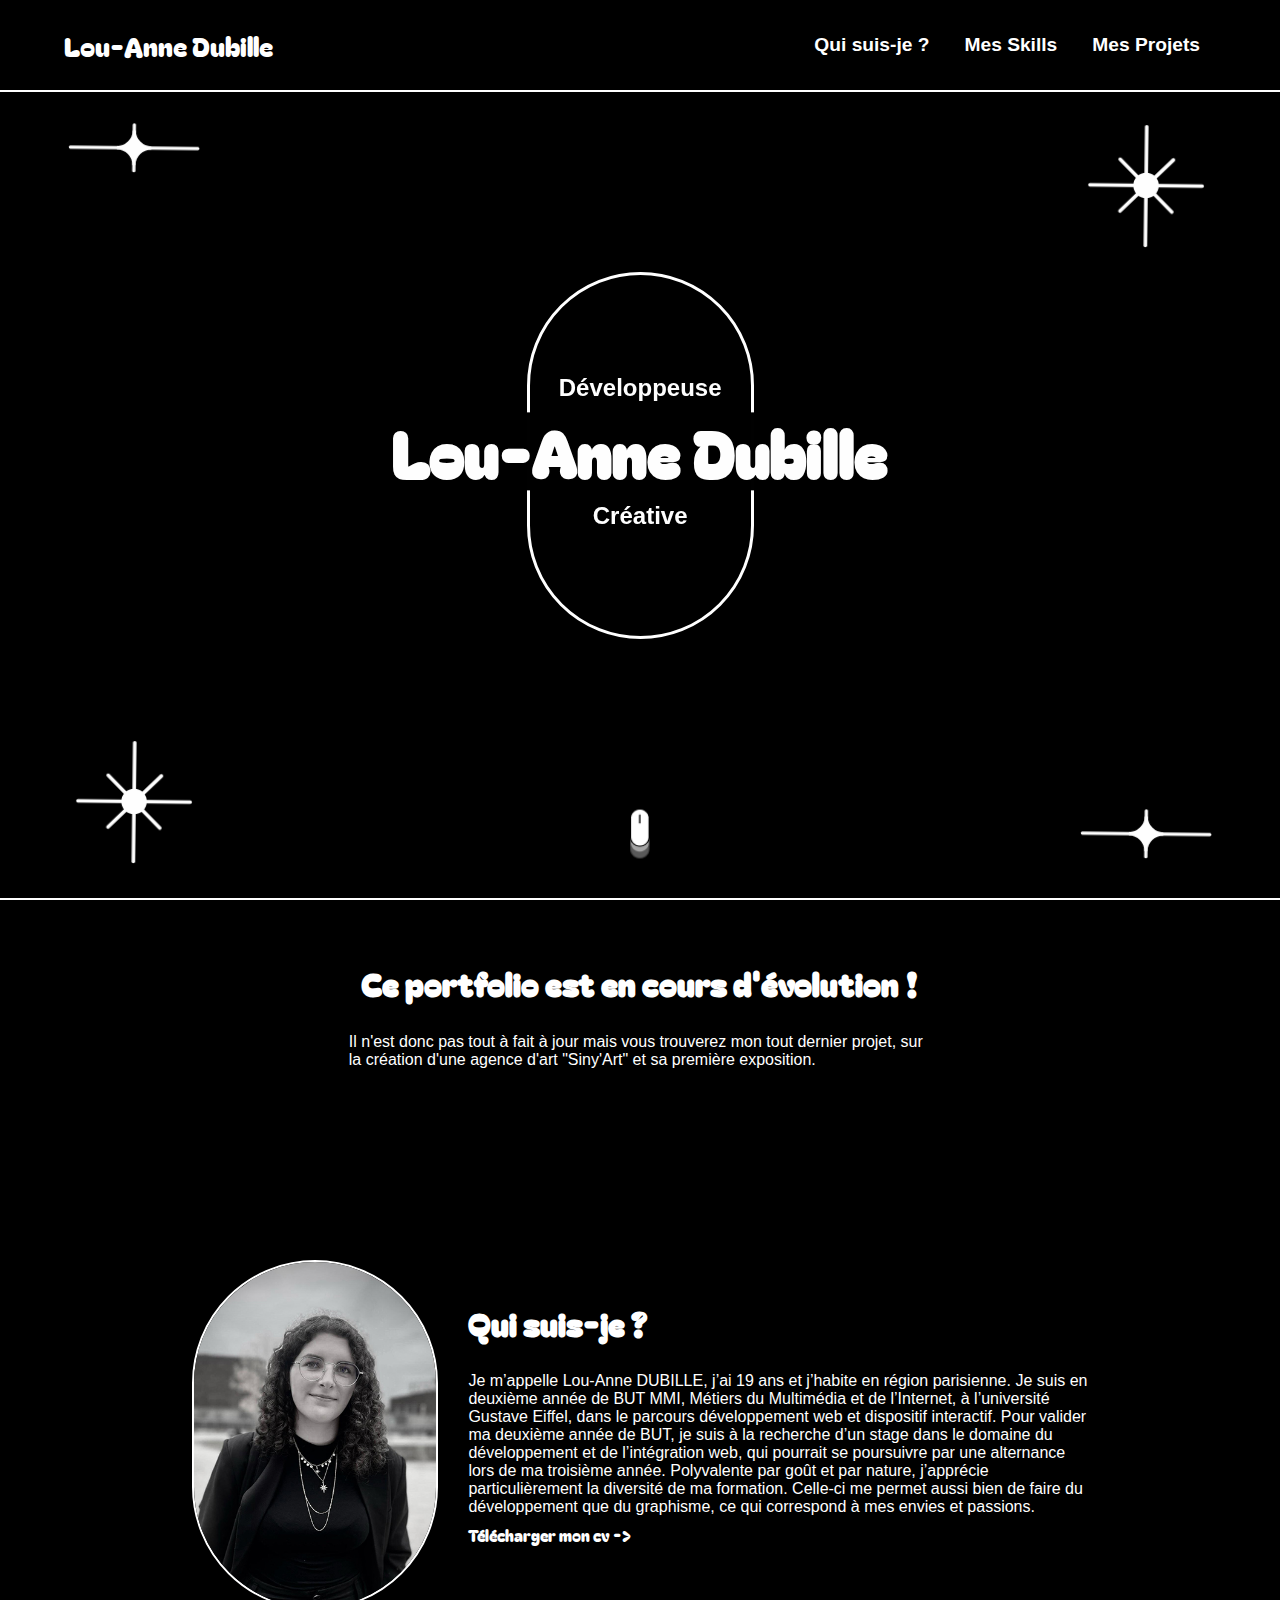
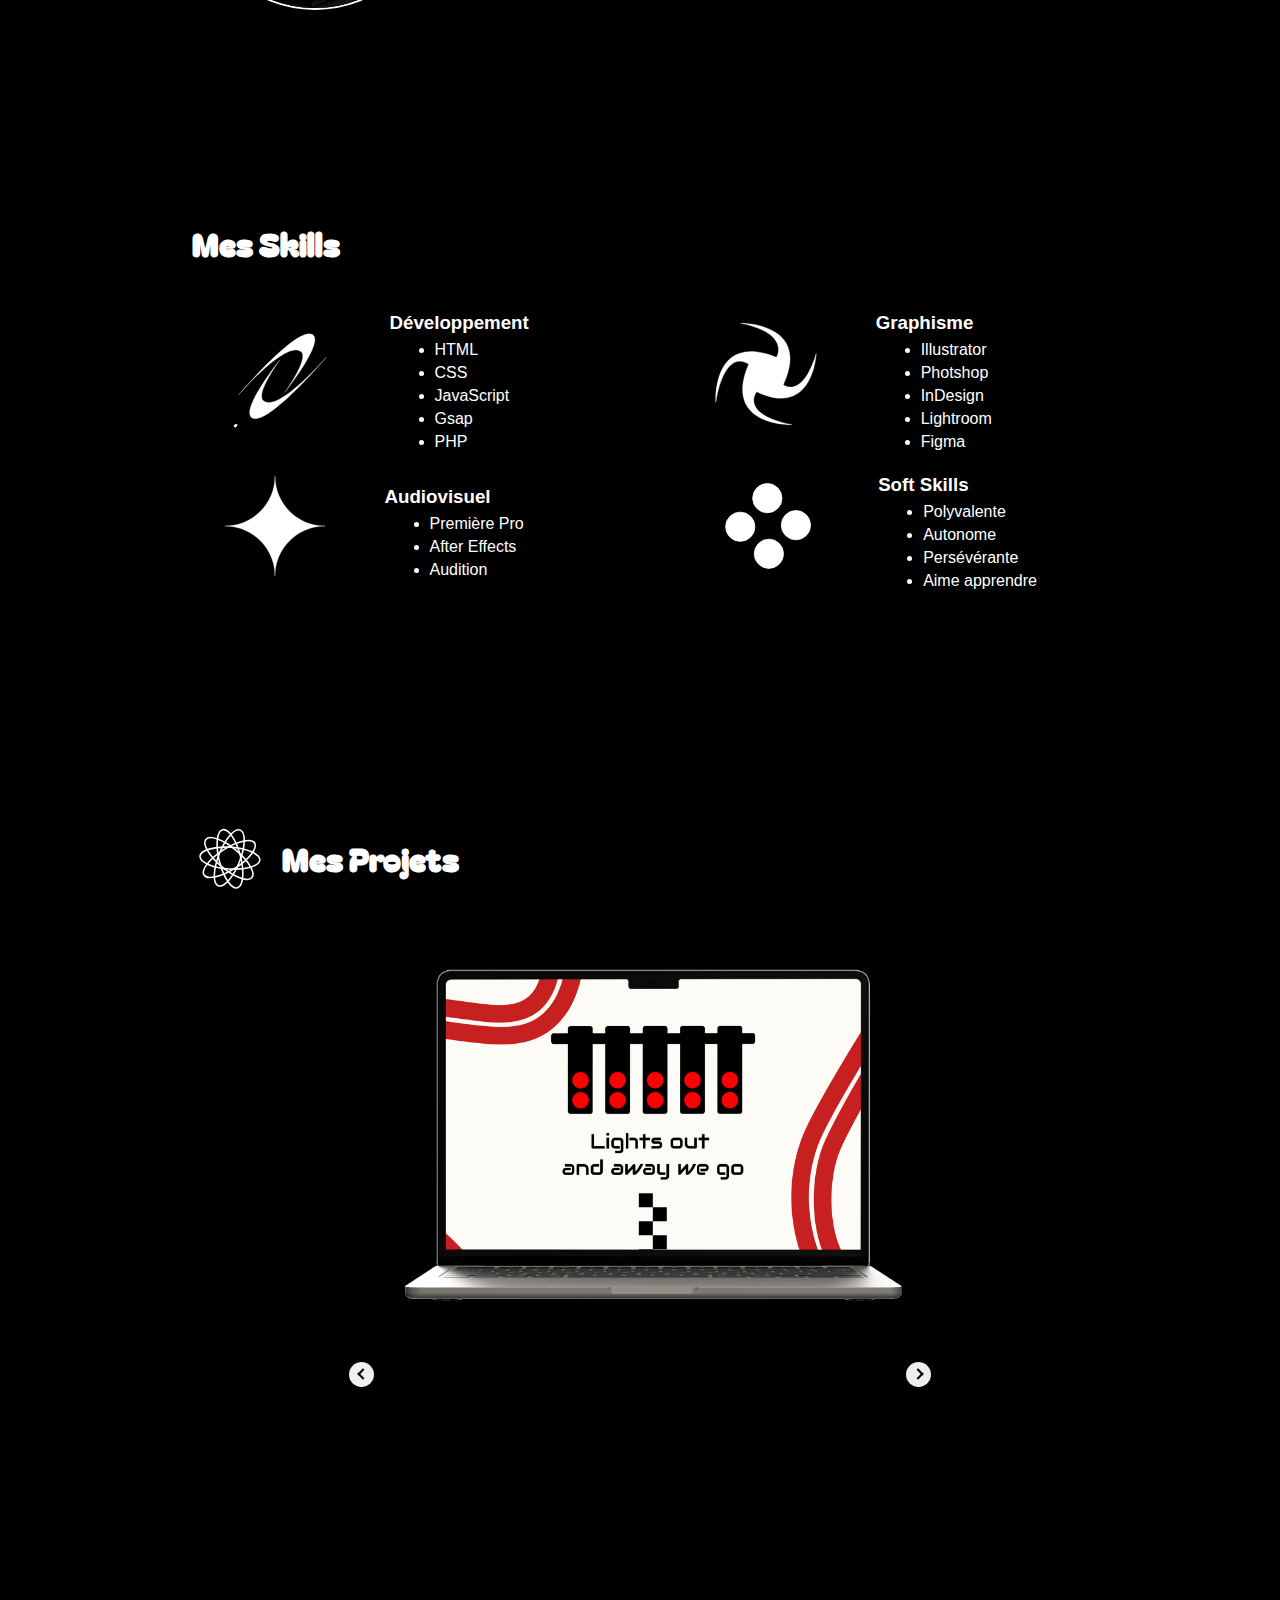
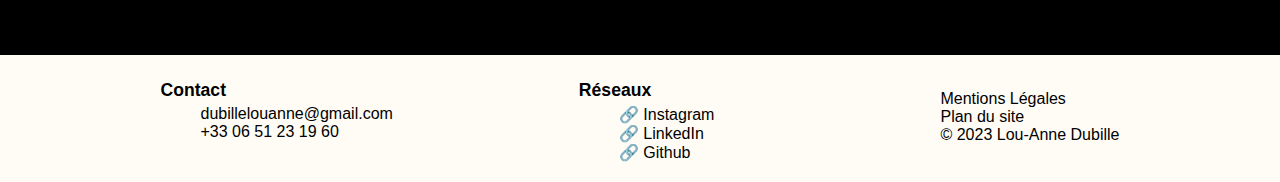
==== commit dbefb9f7: "update" ====
--- a/index.html
+++ b/index.html
@@ -46,6 +46,10 @@
             </div>
         </header>
         <main>
+            <section class="edit">
+                <h2>Ce portfolio est en cours d'évolution ! </h2>
+                <p>Il n'est donc pas tout à fait à jour mais vous trouverez mon tout dernier projet, sur la création d'une agence d'art "Siny'Art" et sa première exposition.</p>
+            </section>
             <section class="me elementAnime" id="me">
                 <img src="img/me.jpg" alt="">
                 <div>
--- a/style.css
+++ b/style.css
@@ -135,7 +135,7 @@
 }
 
 main a {
-    font-family: 'Bagel Fat One', sans-serif !important;
+    font-family: 'Bagel Fat One', sans-serif;
     color: #ffffff;
     text-decoration: none;
     margin-top: 20px;
@@ -399,4 +399,13 @@
         }
     }
 
-}
+
+
+
+    /* -------- Edit --------- */
+    section.edit {
+        width: 65%;
+        margin: auto;
+        height: 10vh;
+        margin-top: 60px;
+    }
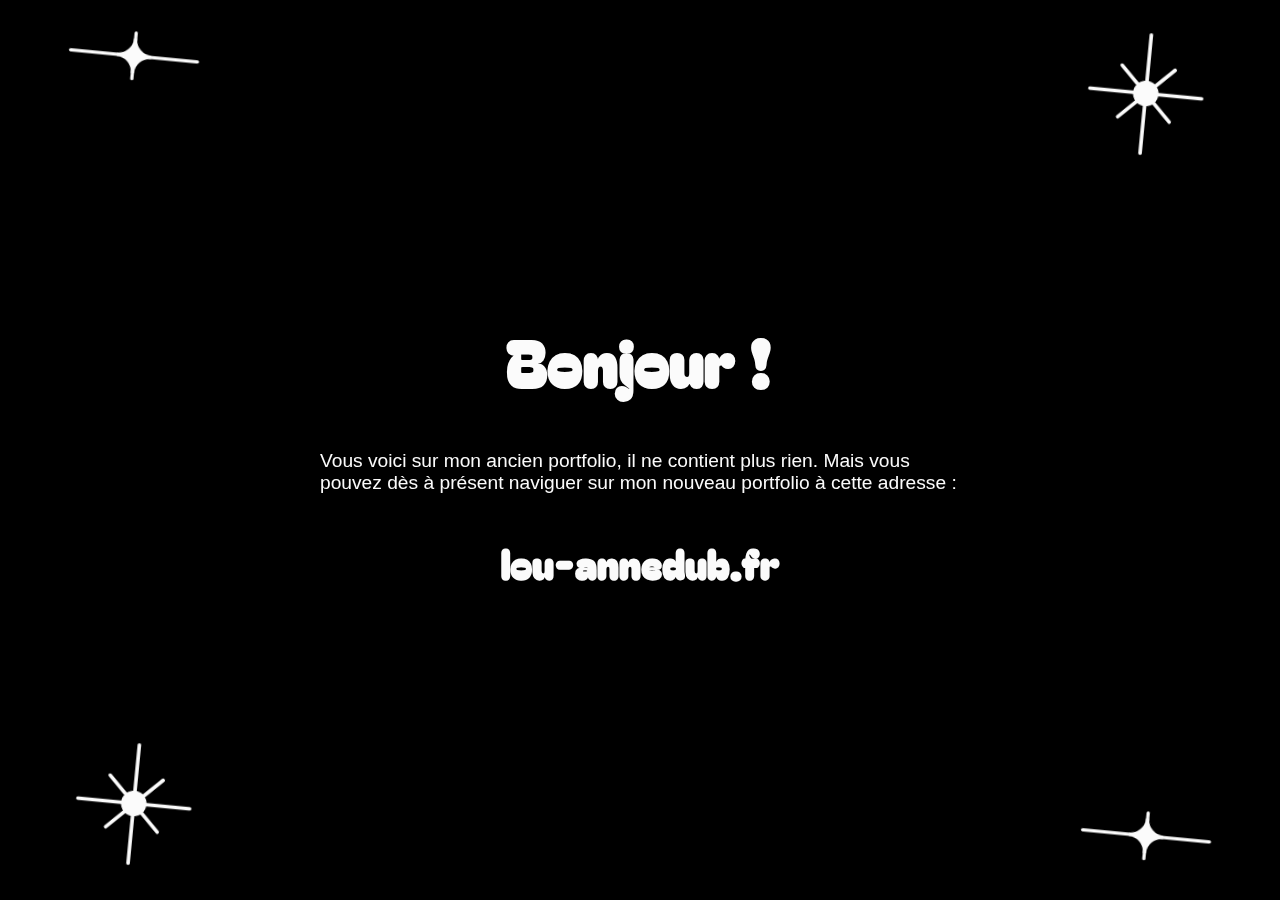
==== commit 00b65a51: "update" ====
--- a/index.html
+++ b/index.html
@@ -6,7 +6,6 @@
         <link rel="preconnect" href="https://fonts.googleapis.com">
         <link rel="preconnect" href="https://fonts.gstatic.com" crossorigin>
         <link href="https://fonts.googleapis.com/css2?family=Bagel+Fat+One&display=swap" rel="stylesheet">
-        <link rel="stylesheet" href="style_nav.css">
         <link rel="stylesheet" href="style.css">
         <script src="./lib/d3.js"></script>
         <script src="./lib/gsap.min.js"></script>
@@ -16,147 +15,15 @@
     </head>
 
     <body>
-        <header>
-            
-            <nav>
-                <a href="index.html" id="logo">Lou-Anne Dubille</a>
-                <ul>
-                    <li><a href="#me">Qui suis-je ?</a></li>
-                    <li><a href="#skills">Mes Skills</a></li>
-                    <li><a href="#projets">Mes Projets</a></li>
-                </ul>
-                <div class="burger-menu">
-                    <span></span>
-                    <span></span>
-                    <span></span>
-                </div>
-            </nav>
-            <div class="header">
-                <img class="iconOrdi droite haut" src="./img/icon/icon4.svg" alt="">
-                <img class="iconOrdi gauche haut" src="./img/icon/icon2.svg" alt="">
-                <div id="forme"></div>
-                <div id="presentation">
-                    <h2 id="dev">Développeuse</h2>
-                    <h1>Lou-Anne Dubille</h1>
-                    <h2 id="crea">Créative</h2>
-                </div>
-                <a href="#me"><img class="scroll" src="./img/scroll.png" alt=""></a>
-                <img class="iconOrdi droite bas" src="./img/icon/icon2.svg" alt="">
-                <img class="iconOrdi gauche bas" src="./img/icon/icon4.svg" alt="">
-            </div>
-        </header>
-        <main>
-            <section class="edit">
-                <h2>Ce portfolio est en cours d'évolution ! </h2>
-                <p>Il n'est donc pas tout à fait à jour mais vous trouverez mon tout dernier projet, sur la création d'une agence d'art "Siny'Art" et sa première exposition.</p>
-            </section>
-            <section class="me elementAnime" id="me">
-                <img src="img/me.jpg" alt="">
-                <div>
-                    <h2>Qui suis-je ?</h2>
-                    <p>Je m’appelle Lou-Anne DUBILLE, j’ai 19 ans et j’habite en région parisienne. Je suis en deuxième année de BUT MMI, Métiers du Multimédia et de l’Internet, à l’université Gustave Eiffel, dans le parcours développement web et dispositif interactif. Pour valider ma deuxième année de BUT, je suis à la recherche d’un stage dans le domaine du développement et de l’intégration web, qui pourrait se poursuivre par une alternance lors de ma troisième année. Polyvalente par goût et par nature, j’apprécie particulièrement la diversité de ma formation. Celle-ci me permet aussi bien de faire du développement que du graphisme, ce qui correspond à mes envies et passions.</p>
-                    <a href="CV_Lou-Anne.DUBILLE.pdf" download="CV_Lou-Anne.DUBILLE.pdf">Télécharger mon cv -></a>
-                </div>
-            </section>
-            <section class="skills elementAnime" id="skills">
-                <h2>Mes Skills</h2>
-                <div id="skillsFlex">
-                    <div class="devSkills">
-                        <img src="./img/icon/icon1.svg" alt="">
-                        <div>
-                            <h3>Développement</h3>
-                            <ul>
-                                <li>HTML</li>
-                                <li>CSS</li>
-                                <li>JavaScript</li>
-                                <li>Gsap</li>
-                                <li>PHP</li>
-                            </ul>
-                        </div>
-                    </div>
-                    <div class="graphSkills">
-                        <img src="./img/icon/icon12.svg" alt="">
-                        <div>
-                            <h3>Graphisme</h3>
-                            <ul>
-                                <li>Illustrator</li>
-                                <li>Photshop</li>
-                                <li>InDesign</li>
-                                <li>Lightroom</li>
-                                <li>Figma</li>
-                            </ul>
-                        </div>
-                    </div>
-                </div>
-                <div id="skillsFlex">
-                    <div class="audioSkills">
-                        <img src="./img/icon/icon13.svg" alt="">
-                        <div>
-                            <h3>Audiovisuel</h3>
-                            <ul>
-                                <li>Première Pro</li>
-                                <li>After Effects</li>
-                                <li>Audition</li>
-                            </ul>
-                        </div>
-                    </div>
-                    <div class="softSkills">
-                        <img src="./img/icon/icon11.svg" alt="">
-                        <div>
-                            <h3>Soft Skills</h3>
-                            <ul>
-                                <li>Polyvalente</li>
-                                <li>Autonome</li>
-                                <li>Persévérante</li>
-                                <li>Aime apprendre</li>
-                            </ul>
-                        </div>
-                    </div>
-                </div>
-            </section>
-            <!-- Attention quand on change la taille de l'écran pendant que le slider fait son animation, il y a un problème d'affichage. Il faut recharger la page -->
-            <section class="projets elementAnime" id="projets">
-                <div class="title2">
-                    <img src="./img/icon/icon8.svg" alt="">
-                    <h2>Mes Projets </h2>
-                </div>
-
-
-                <div class="slider">
-                    <ul class="slides">
-
-                    </ul>
-                    <button class="prev"><span class="arrow"></span><span class="sr-only">Précédent</span></button>
-                    <button class="next"><span class="sr-only">Suivant</span><span class="arrow"></span></button>
-                </div>
-                  
-            </section>
-        </main>
-        <footer>
-            <div class="contact">
-                <h2>Contact</h2>
-                <ul>
-                    <li>dubillelouanne@gmail.com</li>
-                    <li>+33 06 51 23 19 60</li>
-                </ul>
-            </div>
-            <div class="reseaux">
-                <h2>Réseaux</h2>
-                <ul>
-                    <li><a href="https://instagram.com/artiste_des_bas_fonds?igshid=OGQ5ZDc2ODk2ZA==" target="_blank">🔗 Instagram</li>
-                    <li><a href="https://www.linkedin.com/in/lou-anne-dubille-0b4856251/" target="_blank">🔗 LinkedIn</a></li>
-                    <li><a href="https://github.com/Lou-AnneDub" target="_blank">🔗 Github</a></li>
-                </ul>
-            </div>
-            <div class="mention">
-                <ul>
-                    <li><a href="mention.html">Mentions Légales</a></li>
-                    <li><a href="plan.html">Plan du site</a></li>
-                    <li>© 2023 Lou-Anne Dubille</li>
-                </ul>                
-            </div>
-        </footer>
-        
+        <img class="iconOrdi droite haut" src="./img/icon/icon4.svg" alt="">
+        <img class="iconOrdi gauche haut" src="./img/icon/icon2.svg" alt="">
+        <div id="presentation">
+            <h1>Bonjour !</h1>
+            <p>Vous voici sur mon ancien portfolio, il ne contient plus rien. Mais vous pouvez dès à présent naviguer sur mon nouveau portfolio à cette adresse :</p>
+            <h2><a href="https://lou-annedub.fr">lou-annedub.fr</a></h2>
+        </div>
+        <img class="iconOrdi droite bas" src="./img/icon/icon2.svg" alt="">
+        <img class="iconOrdi gauche bas" src="./img/icon/icon4.svg" alt="">
     </body>
 </html>
 
--- a/style.css
+++ b/style.css
@@ -6,68 +6,44 @@
     margin: 0;
     background-color: #000000;
     color: #ffffff;
-    font-family: GothamBook-apple-system, Arial, sans-serif;
-}
-
-    /* Header */
-.header {
+    font-family: GothamBook, Arial, sans-serif;
     display: flex;
     flex-direction: column;
-    height:90vh;
-    border-bottom: 2px solid #ffffff;
+    align-items: center;
     justify-content: center;
-    align-items: center;
-    position: relative;
-}
-
-#forme {
-    margin: auto;
-    border: solid 3px #ffffff;
-    border-radius: 190px;
-    width: 227px;
-    height: 367px;
+    height: 100svh;
 }
 
 #presentation {
-    position: absolute;
-    top: 29%;
-    left: 50%;
-    transform: translateX(-50%);
     display: flex;
     flex-direction: column;
     justify-content: center;
-    text-align: center;
+    align-items: center;
+    width: 50%;
+    margin: auto;
 }
 
-.header h1 {
+h1 {
     font-family: 'Bagel Fat One', sans-serif;
     font-size: 4rem;
-    line-height: 4rem;
-    background-color: #000000;
-    padding: 7px;
-    width: 20rem;
-    margin-top: 5px;
-    margin-bottom: 5px;
+    margin-bottom: 25px;
+    margin-top: 0;
 }
 
-.header h2 {
+h2 {
     margin: 0;
-    font-family: GothamBold-apple-system, sans-serif;
+    font-family: 'Bagel Fat One', sans-serif;
+    font-size: 2.5rem;
 }
 
-.header #dev {
-    margin-bottom: 5px;
+p {
+    font-size: 1.2rem;
+    margin-bottom: 40px;
 }
 
-.header #crea {
-    margin-top: 7px;
-}
-
-.scroll {
-    width: 20px;
-    margin-bottom: 25px;
-    -webkit-animation: scrollcall 2s;
-            animation: scrollcall 2s 
+a {
+    color: #ffffff;
+    text-decoration: none;
 }
 
 .iconOrdi {
@@ -76,18 +52,6 @@
 
      /* Header affichage écran + grand que 650px */ 
      @media (min-width: 650px) {
-        .header {
-            border-top: 2px solid #ffffff;
-        }
-
-        #presentation {
-            top: 30%;
-        }
-
-        .header h1 {
-            width: 100%;
-        }
-
         .iconOrdi {
             display: block;
             position: absolute;
@@ -111,301 +75,3 @@
         }
     }
 
-    @media (min-width: 993px){
-        #presentation {
-            top: 35%;
-        }
-    }
-
-    @media (min-width: 1600px){
-        #presentation {
-           top: 38%;
-        }
-    }
-
-    /* Main */
-main {
-    margin: auto;
-    width: 80vw;
-}
-
-main p {
-    margin: 0;
-    margin-bottom: 7px;
-}
-
-main a {
-    font-family: 'Bagel Fat One', sans-serif;
-    color: #ffffff;
-    text-decoration: none;
-    margin-top: 20px;
-    
-}
-
-main h2 {
-    font-family: 'Bagel Fat One', sans-serif;
-    text-align: center;
-}
-
-main h3 {
-    margin-bottom: 7px;
-}
-
-main ul {
-    margin: 5px;
-}
-
-main li {
-    margin-bottom: 5px;
-}
-
-
-@media (min-width: 750px) {
-    main {
-        width: 70vw;
-    }
-
-    main h2 {
-        font-size: 2rem;
-    }
-    section {
-        height: 50vh;
-    }
-
-}
-
-.me {
-    display: flex;
-    flex-direction: column;
-    align-items: center;
-    margin-bottom: 50px;
-}
-
-.me img {
-    width: 250px;
-    height: 350px;
-    border-radius: 190px;
-    border: solid 2px #ffffff;
-    margin-top: 50px; 
-}
-
-@media (min-width: 750px) {
-    .me {
-        flex-direction: row;
-        gap: 30px;
-        height: 80vh;
-    }
-
-    .me h2 {
-        text-align: start;
-    }
-}
-
-    /* Skills */
-.skills {
-    margin: auto;
-    margin-top: 50px;
-    margin-bottom: 60px;
-}
-
-#skillsFlex {
-    display: flex;
-    flex-direction: column;
-}
-
-.devSkills, .graphSkills, .audioSkills, .softSkills {
-    display: flex;
-    align-items: center;
-    justify-content: space-around;
-    gap: 5px;
-}
-
-.devSkills img {
-    order: 2;
-    width: 70%;
-    max-width: 210px;
-    min-width: 140px;
-    height: 70%;
-    transform: rotate(-45deg);
-}
-
-.graphSkills img {
-    width: 50%;
-    max-width: 210px;
-    min-width: 130px;
-}
-
-.audioSkills img {
-    order: 2;
-    width: 40%;
-    max-width: 210px;
-    min-width: 120px;
-}
-
-.softSkills img {
-    width: 40%;
-    max-width: 210px;
-    min-width: 120px;
-}
-
-    /* Skills affichage écran + grand que 750px */ 
-    @media (min-width: 750px) {
-        .skills {
-            height: 60vh;
-        }
-        .skills h2 {
-            text-align: start;
-        }
-        
-        #skillsFlex {
-            display: flex;
-            flex-direction: row;
-            gap: 15%;
-        }
-
-        .devSkills img {
-            order: 0;
-            width: 26%;
-        }
-        
-        .graphSkills img {
-            width: 20%;
-        }
-        
-        .audioSkills img {
-            order: 0;
-            width: 20%;
-        }
-        
-        .softSkills img {
-            width: 20%;
-        }
-
-    }
-
-
-    /* Projets */ 
-.projets {
-    margin-bottom: 25px;
-    height: 60vh;
-}
-
-.title2 {
-    display: flex;
-}
-
-.title2 img {
-    width: 75px;
-
-}
-
-.title2 h2 {
-    padding: 10px;
-    margin: 5px;
-}
-
-/* Slider Projets */
-
-.slider {
-    width: 95%;
-    overflow: hidden;
-    position: relative;
-    margin: auto;
-}
-  
-.slides {
-    list-style-type: none;
-    margin: 0;
-    padding: 0;
-    width: 500vw;
-    transition: transform 0.5s ease-in-out;
-}
-  
-.slide {
-    display: inline-block;
-    width: 20%;
-    margin-right: 0;
-}
-
-.slide img {
-    width: 80%;
-}
-
-/* Navigation slider */
-.prev,
-.next {
-    display: inline-block;
-    width: 25px;
-    height: 25px;
-    border-radius: 50%;
-    border: solid 1px black;
-    display: flex;
-    justify-content: center;
-    align-items: center;
-    border: none;
-    cursor: pointer;
-}
-  
-.prev {
-    float: left;
-  }
-  
-.next {
-    float: right;
-}
-
-.arrow {
-    width: 8px;
-    height: 8px;
-    border-top: 2px solid black;
-    border-left: 2px solid black;
-    transform: rotate(-45deg);
-    position: relative;
-    left: 2px;
-  }
-  
-  .next .arrow {
-    left: -1px;
-    transform: rotate(135deg);
-  } 
-
-
-.next .sr-only, .prev .sr-only, .scroll-down .sr-only  {
-        position: absolute;
-        left: -10000px;
-        width: 1px;
-        height: 1px;
-        top: auto;
-        overflow: hidden;
-}
-
-
-    /* Slider affichage écran + grand que 750px */ 
-    @media (min-width: 580px) {
-        .projets {
-            height: 90vh;
-        }
-
-        .slider {
-            width: 65%;
-        }
-
-        .slide {
-            width: 13%;
-        }
-
-        .slide img {
-            width: 73%;
-        }
-    }
-
-
-
-
-    /* -------- Edit --------- */
-    section.edit {
-        width: 65%;
-        margin: auto;
-        height: 10vh;
-        margin-top: 60px;
-    }
